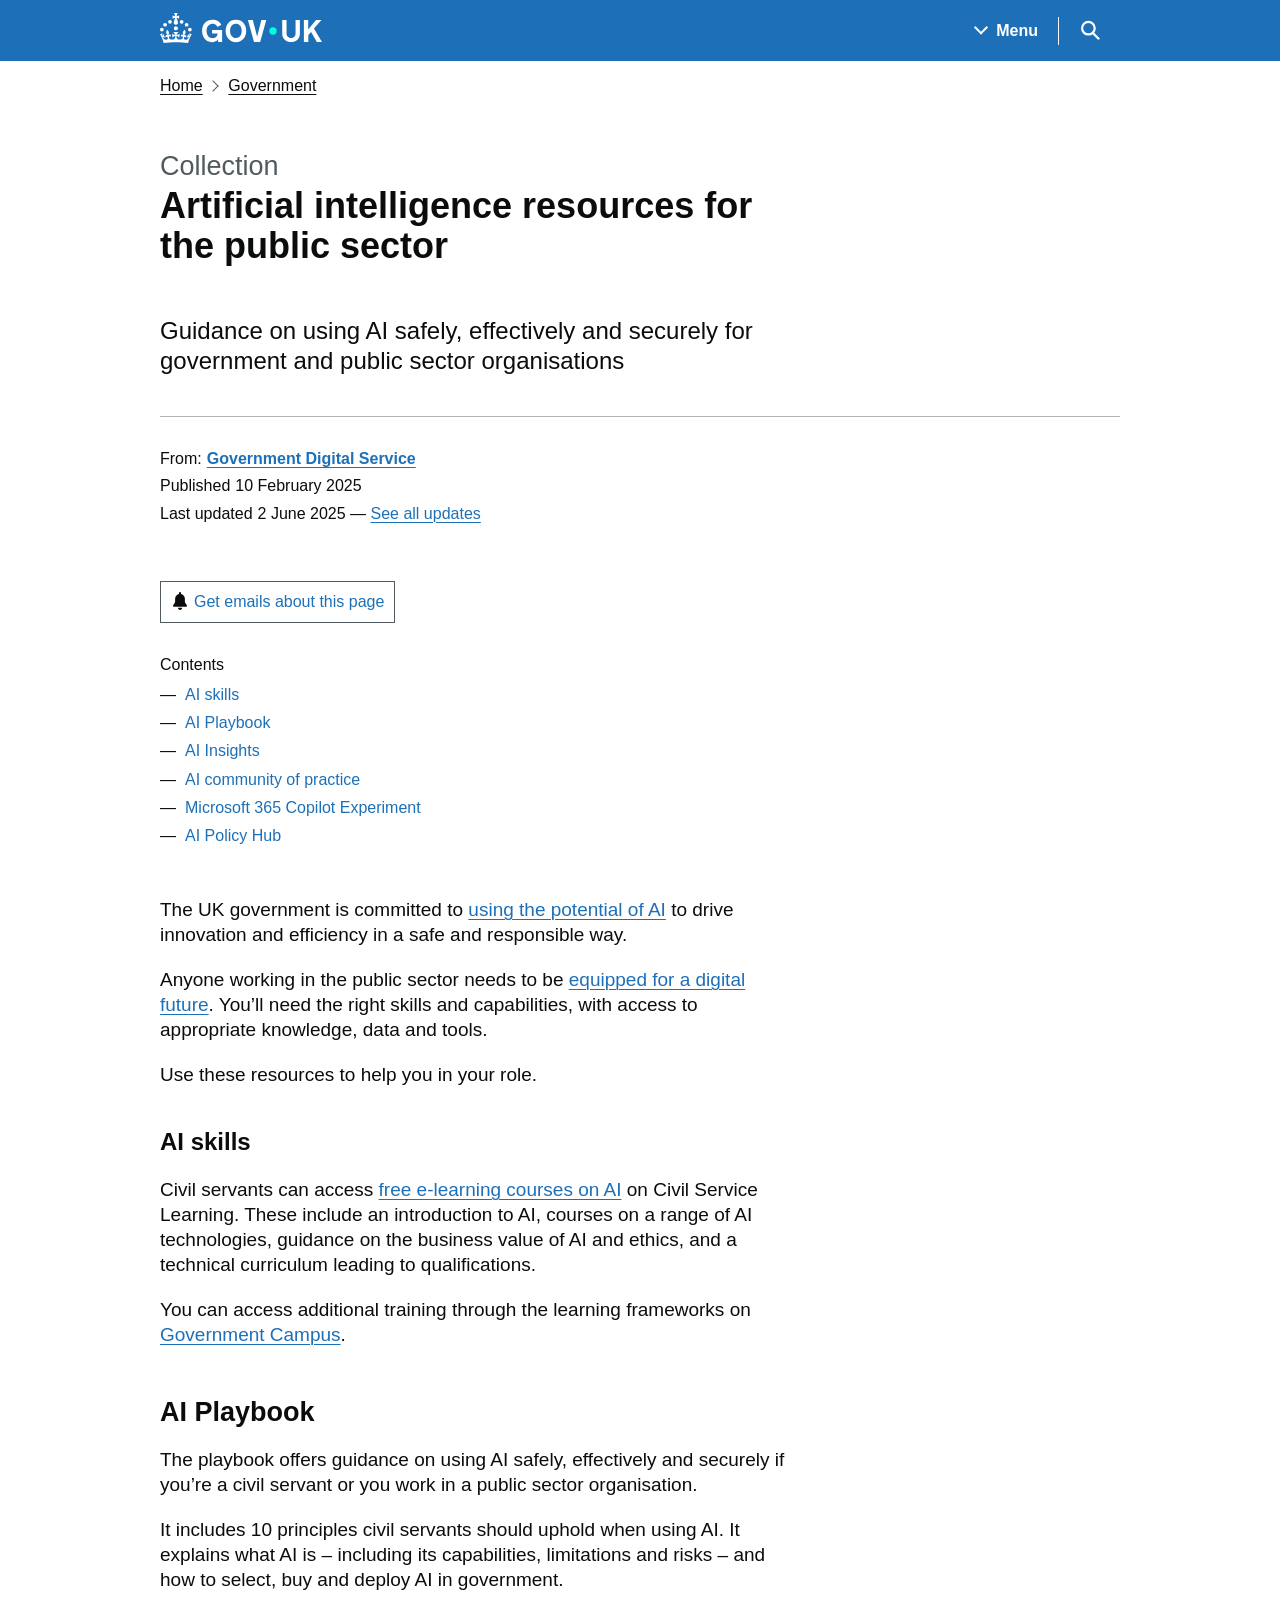
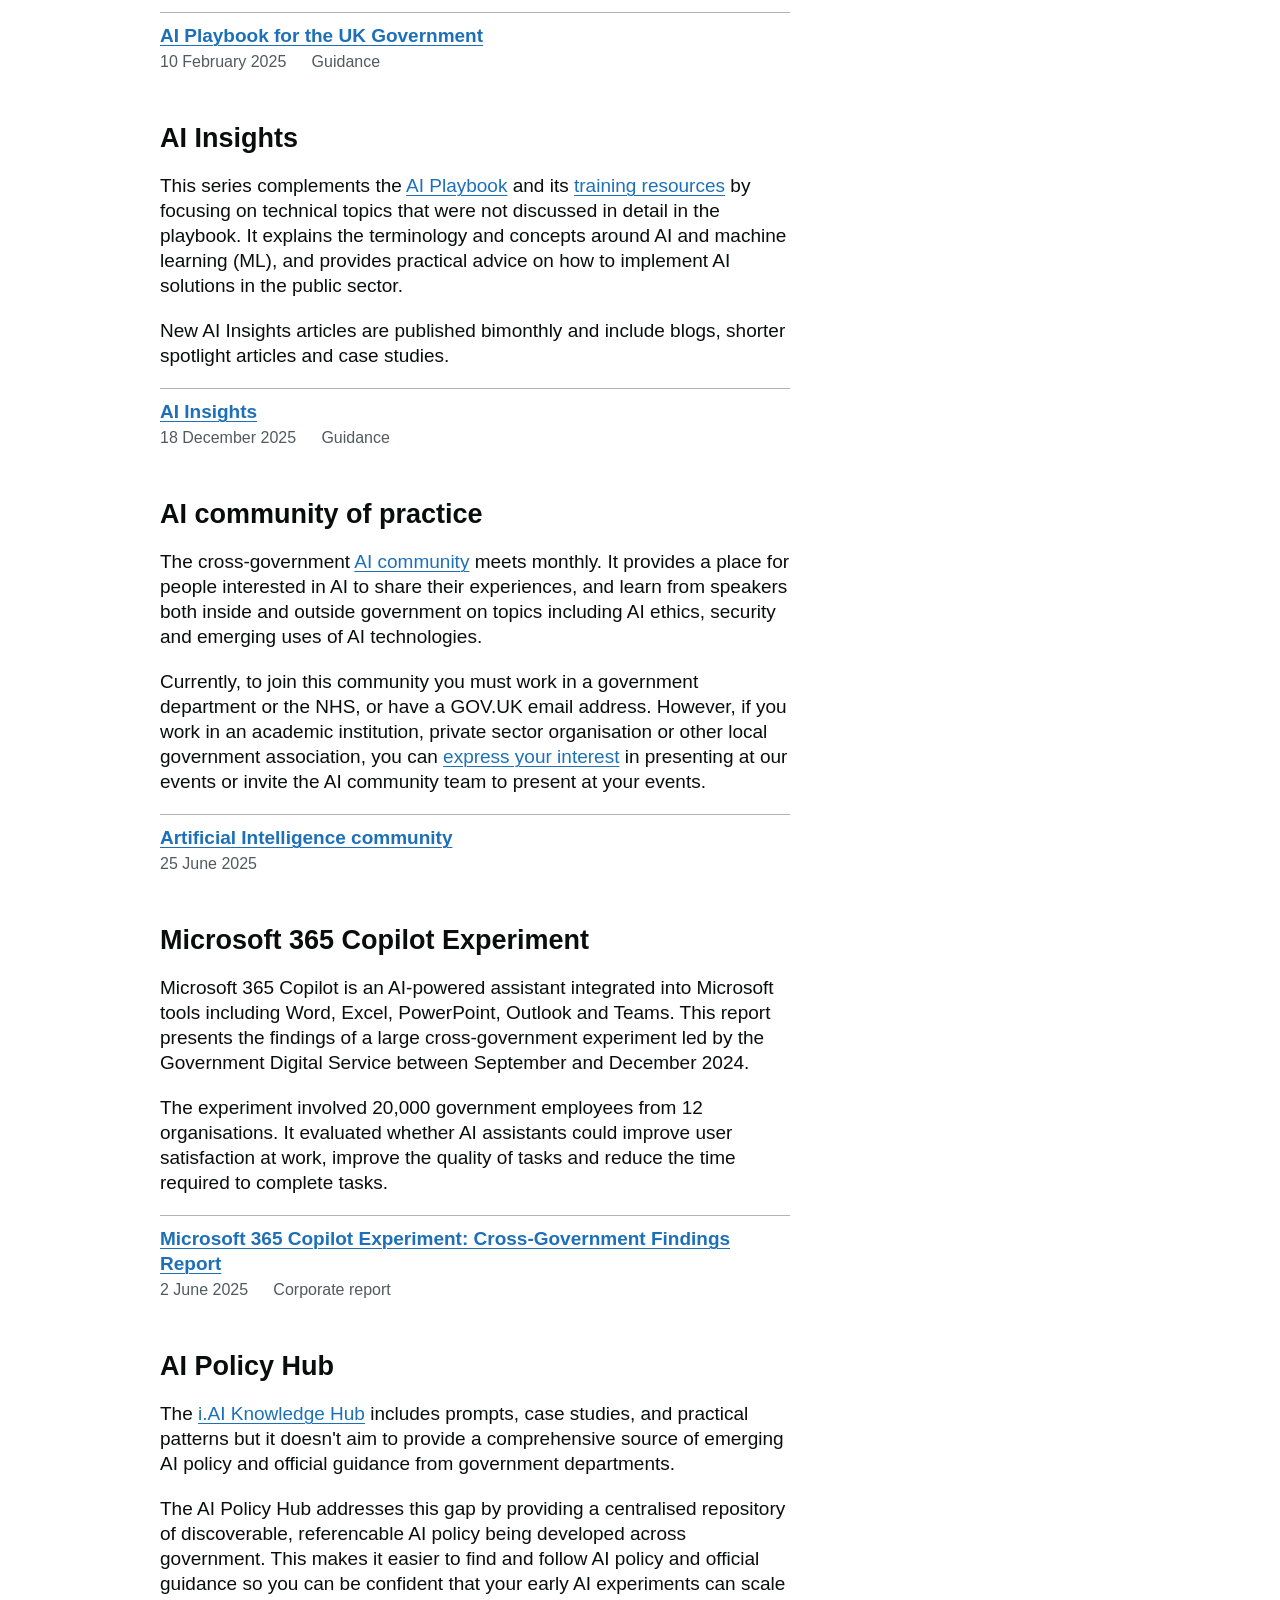
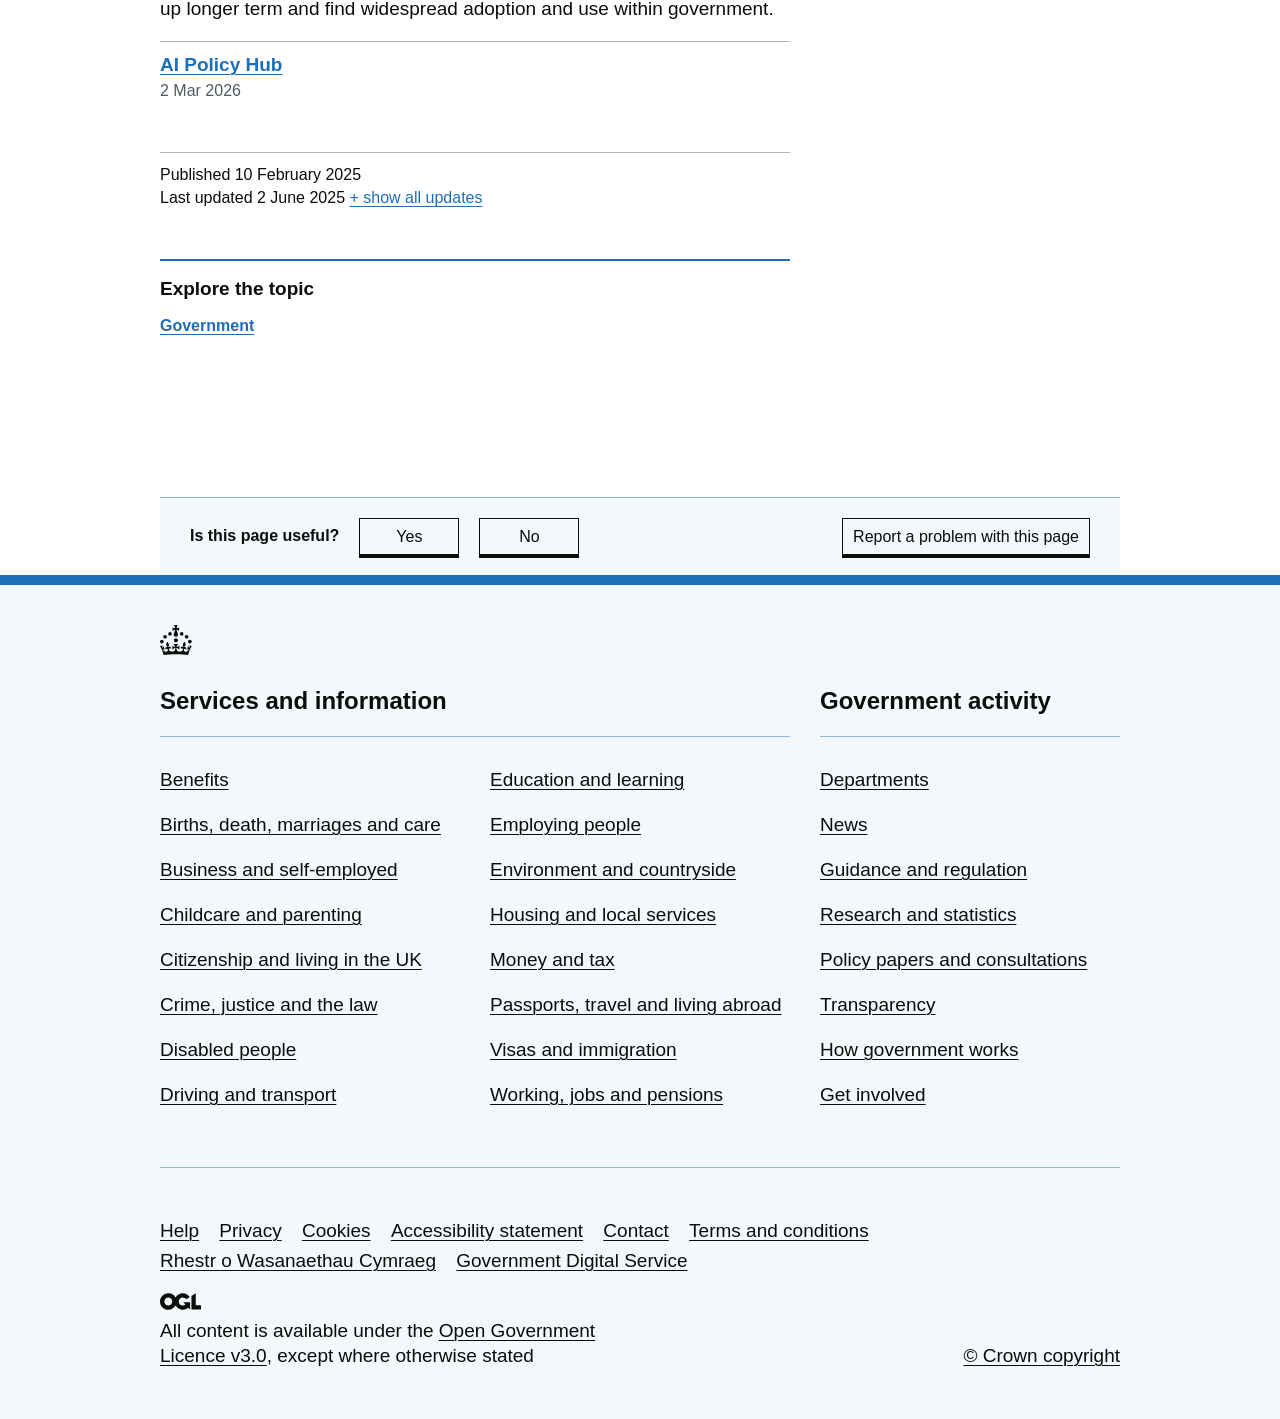
==== index.html @ 3ff4d6fe "first commit" ====
<!DOCTYPE html>
<!-- saved from url=(0097)https://www.gov.uk/government/collections/artificial-intelligence-resources-for-the-public-sector -->
<html class="govuk-template govuk-template--rebranded" lang="en">

<head>
  <meta http-equiv="Content-Type" content="text/html; charset=UTF-8">

  <title lang="en">Artificial intelligence resources for the public sector - GOV.UK</title>

  <script
    src="./Artificial intelligence resources for the public sector - GOV.UK_files/lux-measurer-d66192b1b665d415e1874e49a48138b7ae339548aa6cdb8687c7f9933e72b969.js"
    async="async"></script>
  <script
    src="./Artificial intelligence resources for the public sector - GOV.UK_files/rum-custom-data-b9e1806d1da2fa8ef1855d01aa71ba5eb0afc010dd2c4de3672cc7c7a39b0c8c.js"
    type="module"></script>
  <script
    src="./Artificial intelligence resources for the public sector - GOV.UK_files/rum-loader-a65b10e18ceeba3bd8a2eac507c7f2c513cdc82f35097df903fdea87f1dc2e33.js"
    async="async"
    data-lux-reporter-script="/assets/frontend/govuk_publishing_components/vendor/lux/lux-reporter-e42a1713aaa518087d9c67fbb0cc21d379b9e6dc85be80347c7e0d3ed98bcbf0.js"></script>

  <meta name="govuk:components_gem_version" content="64.1.0">
  <script
    src="./Artificial intelligence resources for the public sector - GOV.UK_files/load-analytics-c0b21edf0d79bd3dd6172b0c5be4dfd3c073a8aab9275e31253be3a26762c9a9.js"
    type="module"></script>

  <meta name="csrf-param" content="authenticity_token">
  <meta name="csrf-token"
    content="qlQuaqkmv_CGQXFYyWdyO4TlQpVN2HsZf0Bc1KpPtL4DkV1CfNduun43TyxqzNFTMPBkyzeiu8bEmJQ9NXSLAw">

  <link rel="stylesheet"
    href="./Artificial intelligence resources for the public sector - GOV.UK_files/application-799f1c46338b5fb0704830c0c3d8e56dc9b30f70414afdca62183cbad4f063db.css"
    media="all">
  <link rel="icon" sizes="48x48"
    href="https://www.gov.uk/assets/frontend/favicon-24f9fbe064118d58937932e73edafd1d50cb60f7bd84f52308382a309bc2d655.ico">
  <link rel="icon" sizes="any"
    href="https://www.gov.uk/assets/frontend/favicon-d962d21b5bb443f546c097ea21b567cde639adef7370da45be5e349ba8d62d33.svg"
    type="image/svg+xml">
  <link rel="mask-icon"
    href="https://www.gov.uk/assets/frontend/govuk-icon-mask-cdf4265165f8d7f9eec54aa2c1dfbb3d8b6d297c5d7919f0313e0836a5804bb6.svg"
    color="#1d70b8">
  <link rel="apple-touch-icon"
    href="https://www.gov.uk/assets/frontend/govuk-icon-180-d45a306f0549414cfa5085f16e4a3816a77558b139e5bc226f23162d1d0decb0.png">

  <meta name="theme-color" content="#1d70b8">
  <meta name="viewport" content="width=device-width, initial-scale=1">

  <meta property="og:image"
    content="https://www.gov.uk/assets/frontend/govuk-opengraph-image-4196a4d6333cf92aaf720047f56cfd91b3532d7635fc21ebcf0d5897df6b5f77.png">

  <meta name="description"
    content="Guidance on using AI safely, effectively and securely for government and public sector organisations">

  <script type="application/ld+json">
  {
  "@context": "http://schema.org",
  "@type": "Article",
  "mainEntityOfPage": {
    "@type": "WebPage",
    "@id": "https://www.gov.uk/government/collections/artificial-intelligence-resources-for-the-public-sector"
  },
  "name": "Artificial intelligence resources for the public sector",
  "datePublished": "2025-02-10T00:00:00+00:00",
  "dateModified": "2025-06-02T14:00:05+01:00",
  "text": "Guidance on using AI safely, effectively and securely for government and public sector organisations",
  "publisher": {
    "@type": "Organization",
    "name": "GOV.UK",
    "url": "https://www.gov.uk",
    "logo": {
      "@type": "ImageObject",
      "url": "https://www.gov.uk/assets/frontend/govuk_publishing_components/govuk-logo-b8553f688131fad665e52a8c2df7633f9cd1c0fffb9f69703cc68c728e7b3b74.png"
    }
  },
  "image": [
    "https://www.gov.uk/assets/frontend/govuk_publishing_components/govuk-schema-placeholder-1x1-2672c0fb7a5d5f947d880522c509ebe7f2be090885883cc94418f6860e812e15.png",
    "https://www.gov.uk/assets/frontend/govuk_publishing_components/govuk-schema-placeholder-4x3-194fde4197f00e669f6f52c182df2ed707bfb2024c9ef39f7a2ed20da62b90eb.png",
    "https://www.gov.uk/assets/frontend/govuk_publishing_components/govuk-schema-placeholder-16x9-30e6c0e035636ee6b9dc72ae254bcd4a925182805afe7c5b7170cf2394894b28.png"
  ],
  "author": {
    "@type": "Organization",
    "name": "Government Digital Service",
    "url": "https://www.gov.uk/government/organisations/government-digital-service"
  },
  "about": [
    {
      "@context": "http://schema.org",
      "@type": "Thing",
      "sameAs": "https://www.gov.uk/government/all"
    }
  ],
  "hasPart": [
    {
      "@context": "http://schema.org",
      "@type": "CreativeWork",
      "sameAs": "https://www.gov.uk/government/publications/ai-playbook-for-the-uk-government"
    },
    {
      "@context": "http://schema.org",
      "@type": "CreativeWork",
      "sameAs": "https://www.gov.uk/government/publications/ai-insights"
    },
    {
      "@context": "http://schema.org",
      "@type": "CreativeWork",
      "sameAs": "https://www.gov.uk/service-manual/communities/artificial-intelligence-community"
    },
    {
      "@context": "http://schema.org",
      "@type": "CreativeWork",
      "sameAs": "https://www.gov.uk/government/publications/microsoft-365-copilot-experiment-cross-government-findings-report"
    }
  ],
  "headLine": "Artificial intelligence resources for the public sector",
  "description": "Guidance on using AI safely, effectively and securely for government and public sector organisations",
  "articleBody": "\u003cdiv class=\"govspeak\"\u003e\u003cp\u003eThe UK government is committed to \u003ca href=\"https://www.gov.uk/government/publications/ai-opportunities-action-plan/ai-opportunities-action-plan\" class=\"govuk-link\"\u003eusing the potential of AI\u003c/a\u003e to drive innovation and efficiency in a safe and responsible way.\u003c/p\u003e\n\n\u003cp\u003eAnyone working in the public sector needs to be \u003ca href=\"https://www.gov.uk/government/publications/state-of-digital-government-review/state-of-digital-government-review\" class=\"govuk-link\"\u003eequipped for a digital future\u003c/a\u003e. You’ll need the right skills and capabilities, with access to appropriate knowledge, data and tools.\u003c/p\u003e\n\n\u003cp\u003eUse these resources to help you in your role.\u003c/p\u003e\n\n\u003ch2 id=\"ai-skills\"\u003eAI skills\u003c/h2\u003e\n\n\u003cp\u003eCivil servants can access \u003ca rel=\"external\" href=\"https://learn.civilservice.gov.uk/courses/3TI2CaGVQ8y8Gx06k-0Qsg\" class=\"govuk-link\"\u003efree e-learning courses on AI\u003c/a\u003e on Civil Service Learning. These include an introduction to AI, courses on a range of AI technologies, guidance on the business value of AI and ethics, and a technical curriculum leading to qualifications.\u003c/p\u003e\n\n\u003cp\u003eYou can access additional training through the learning frameworks on \u003ca rel=\"external\" href=\"https://prospectus.governmentcampus.co.uk/04-artificial-intelligence/\" class=\"govuk-link\"\u003eGovernment Campus\u003c/a\u003e.\u003c/p\u003e\n\u003c/div\u003e"
}
</script>

  <link rel="canonical"
    href="https://www.gov.uk/government/collections/artificial-intelligence-resources-for-the-public-sector">

  <meta property="og:site_name" content="GOV.UK">
  <meta property="og:type" content="article">
  <meta property="og:url"
    content="https://www.gov.uk/government/collections/artificial-intelligence-resources-for-the-public-sector">
  <meta property="og:title" content="Artificial intelligence resources for the public sector">
  <meta property="og:description"
    content="Guidance on using AI safely, effectively and securely for government and public sector organisations">

  <meta name="twitter:card" content="summary">


  <link rel="stylesheet"
    href="./Artificial intelligence resources for the public sector - GOV.UK_files/_publisher_metadata-744fb5bd85ef60d2c6547ba601b36b8543ed931f1dd9bae0e6020018309a9a2b.css"
    media="all">
  <link rel="stylesheet"
    href="./Artificial intelligence resources for the public sector - GOV.UK_files/_sidebar-navigation-960af22d00fa9dfe708acf9207cace7b8e786d34f3b47d676a2ea29d5e59e128.css"
    media="all">

  <meta name="csp-nonce" content="qj+NXkQE/gtTLLGYne/yFA==">
  <link title="Search" rel="search" type="application/opensearchdescription+xml"
    href="https://www.gov.uk/search/opensearch.xml">

  <meta name="govuk:format" content="document_collection">
  <meta name="govuk:publishing-app" content="whitehall">
  <meta name="govuk:rendering-app" content="frontend">
  <meta name="govuk:schema-name" content="document_collection">
  <meta name="govuk:content-id" content="e7fe48e9-7e10-4a4a-bc7c-2d9e14f74164">
  <meta name="govuk:content-has-history" content="true">
  <meta name="govuk:ga4-base-path"
    content="/government/collections/artificial-intelligence-resources-for-the-public-sector">
  <meta name="govuk:first-published-at" content="2025-02-10T00:00:00+00:00">
  <meta name="govuk:updated-at" content="2026-01-07T19:12:30+00:00">
  <meta name="govuk:public-updated-at" content="2025-06-02T14:00:05+01:00">
  <meta name="govuk:primary-publishing-organisation" content="Government Digital Service">
  <meta name="govuk:organisations" content="&lt;OT1056&gt;">
  <meta name="govuk:taxonomy_level1" content="government/all">
  <meta name="govuk:taxon-id" content="e48ab80a-de80-4e83-bf59-26316856a5f9">
  <meta name="govuk:taxon-ids" content="e48ab80a-de80-4e83-bf59-26316856a5f9">
  <meta name="govuk:taxon-slug" content="all">
  <meta name="govuk:taxon-slugs" content="all">





</head>

<body class="gem-c-layout-for-public govuk-template__body js-enabled govuk-frontend-supported">
  <script nonce="">
    //<![CDATA[
    document.body.className += ' js-enabled' + ('noModule' in HTMLScriptElement.prototype ? ' govuk-frontend-supported' : '');

    //]]>
  </script>
  <div id="global-cookie-message" data-module="cookie-banner" data-nosnippet="" aria-label="Cookies on GOV.UK"
    class="gem-c-cookie-banner govuk-clearfix govuk-cookie-banner js-banner-wrapper" role="region" hidden="hidden"
    data-cookie-banner-module-started="true">
    <div class="govuk-cookie-banner__message govuk-width-container">
      <div class="govuk-grid-row">
        <div class="govuk-grid-column-two-thirds">
          <h2 class="govuk-cookie-banner__heading govuk-heading-m">Cookies on GOV.UK</h2>
          <div tabindex="-1" class="govuk-cookie-banner__content gem-c-cookie-banner__confirmation">
            <div class="gem-c-cookie-banner__content">
              <p class="govuk-body">We use some essential cookies to make this website work.</p>
              <p class="govuk-body">We’d like to set additional cookies to understand how you use GOV.UK, remember your
                settings and improve government services.</p>
              <p class="govuk-body">We also use cookies set by other sites to help us deliver content from their
                services.</p>
            </div>
            <p class="gem-c-cookie-banner__confirmation-message--accepted govuk-body" hidden=""
              data-ga4-cookie-banner="" data-module="ga4-link-tracker" data-ga4-track-links-only=""
              data-ga4-set-indexes=""
              data-ga4-link="{&quot;event_name&quot;:&quot;navigation&quot;,&quot;type&quot;:&quot;cookie banner&quot;,&quot;section&quot;:&quot;You have accepted additional cookies&quot;}"
              data-ga4-link-tracker-module-started="true">You have accepted additional cookies. <span
                class="gem-c-cookie-banner__confirmation-message">You can <a class="govuk-link"
                  href="https://www.gov.uk/help/cookies">change your cookie settings</a> at any time.</span></p>
            <p class="gem-c-cookie-banner__confirmation-message--rejected govuk-body" hidden="">You have rejected
              additional cookies. <span class="gem-c-cookie-banner__confirmation-message">You can <a class="govuk-link"
                  href="https://www.gov.uk/help/cookies">change your cookie settings</a> at any time.</span></p>
          </div>
        </div>
      </div>
      <div class="js-confirmation-buttons govuk-button-group">


        <button class="gem-c-button govuk-button" type="submit" data-accept-cookies="true"
          data-cookie-types="all">Accept additional cookies</button>




        <button class="gem-c-button govuk-button" type="submit" data-reject-cookies="true">Reject additional
          cookies</button>


        <a class="govuk-link" href="https://www.gov.uk/help/cookies">View cookies</a>
      </div>
      <div hidden="" class="js-hide-button govuk-button-group">
        <button class="gem-c-cookie-banner__hide-button govuk-button" data-hide-cookie-banner="true"
          data-module="ga4-event-tracker"
          data-ga4-event="{&quot;event_name&quot;:&quot;select_content&quot;,&quot;type&quot;:&quot;cookie banner&quot;,&quot;action&quot;:&quot;closed&quot;,&quot;section&quot;:&quot;You have accepted additional cookies&quot;}"
          data-ga4-event-tracker-module-started="true">
          Hide cookie message
        </button>
      </div>
    </div>
  </div>
  <a data-module="govuk-skip-link" class="gem-c-skip-link govuk-skip-link govuk-!-display-none-print"
    href="https://www.gov.uk/government/collections/artificial-intelligence-resources-for-the-public-sector#content"
    data-govuk-skip-link-init="" data-govuk-skip-link-module-started="true">Skip to main content</a>

  <header data-module="ga4-event-tracker ga4-link-tracker" data-ga4-expandable=""
    class="gem-c-layout-super-navigation-header" data-ga4-event-tracker-module-started="true"
    data-ga4-link-tracker-module-started="true">
    <div class="gem-c-layout-super-navigation-header__container govuk-width-container">
      <nav aria-labelledby="super-navigation-menu-heading"
        class="gem-c-layout-super-navigation-header__content js-module-initialised"
        data-module="super-navigation-mega-menu" data-super-navigation-mega-menu-module-started="true">
        <div class="gem-c-layout-super-navigation-header__header-logo">
          <a class="govuk-header__link govuk-header__link--homepage"
            data-ga4-link="{&quot;event_name&quot;:&quot;navigation&quot;,&quot;type&quot;:&quot;header menu bar&quot;,&quot;external&quot;:&quot;false&quot;,&quot;text&quot;:&quot;GOV.UK&quot;,&quot;section&quot;:&quot;Logo&quot;,&quot;index_link&quot;:1,&quot;index_section&quot;:0,&quot;index_section_count&quot;:2,&quot;index_total&quot;:1}"
            id="logo" aria-label="Go to the GOV.UK homepage" href="https://www.gov.uk/">
            <svg xmlns="http://www.w3.org/2000/svg" focusable="false" role="img" viewBox="0 0 324 60" height="30"
              width="162" fill="currentcolor" class="govuk-header__logotype" aria-label="GOV.UK">
              <title>GOV.UK</title>
              <g>
                <circle cx="20" cy="17.6" r="3.7"></circle>
                <circle cx="10.2" cy="23.5" r="3.7"></circle>
                <circle cx="3.7" cy="33.2" r="3.7"></circle>
                <circle cx="31.7" cy="30.6" r="3.7"></circle>
                <circle cx="43.3" cy="17.6" r="3.7"></circle>
                <circle cx="53.2" cy="23.5" r="3.7"></circle>
                <circle cx="59.7" cy="33.2" r="3.7"></circle>
                <circle cx="31.7" cy="30.6" r="3.7"></circle>
                <path
                  d="M33.1,9.8c.2-.1.3-.3.5-.5l4.6,2.4v-6.8l-4.6,1.5c-.1-.2-.3-.3-.5-.5l1.9-5.9h-6.7l1.9,5.9c-.2.1-.3.3-.5.5l-4.6-1.5v6.8l4.6-2.4c.1.2.3.3.5.5l-2.6,8c-.9,2.8,1.2,5.7,4.1,5.7h0c3,0,5.1-2.9,4.1-5.7l-2.6-8ZM37,37.9s-3.4,3.8-4.1,6.1c2.2,0,4.2-.5,6.4-2.8l-.7,8.5c-2-2.8-4.4-4.1-5.7-3.8.1,3.1.5,6.7,5.8,7.2,3.7.3,6.7-1.5,7-3.8.4-2.6-2-4.3-3.7-1.6-1.4-4.5,2.4-6.1,4.9-3.2-1.9-4.5-1.8-7.7,2.4-10.9,3,4,2.6,7.3-1.2,11.1,2.4-1.3,6.2,0,4,4.6-1.2-2.8-3.7-2.2-4.2.2-.3,1.7.7,3.7,3,4.2,1.9.3,4.7-.9,7-5.9-1.3,0-2.4.7-3.9,1.7l2.4-8c.6,2.3,1.4,3.7,2.2,4.5.6-1.6.5-2.8,0-5.3l5,1.8c-2.6,3.6-5.2,8.7-7.3,17.5-7.4-1.1-15.7-1.7-24.5-1.7h0c-8.8,0-17.1.6-24.5,1.7-2.1-8.9-4.7-13.9-7.3-17.5l5-1.8c-.5,2.5-.6,3.7,0,5.3.8-.8,1.6-2.3,2.2-4.5l2.4,8c-1.5-1-2.6-1.7-3.9-1.7,2.3,5,5.2,6.2,7,5.9,2.3-.4,3.3-2.4,3-4.2-.5-2.4-3-3.1-4.2-.2-2.2-4.6,1.6-6,4-4.6-3.7-3.7-4.2-7.1-1.2-11.1,4.2,3.2,4.3,6.4,2.4,10.9,2.5-2.8,6.3-1.3,4.9,3.2-1.8-2.7-4.1-1-3.7,1.6.3,2.3,3.3,4.1,7,3.8,5.4-.5,5.7-4.2,5.8-7.2-1.3-.2-3.7,1-5.7,3.8l-.7-8.5c2.2,2.3,4.2,2.7,6.4,2.8-.7-2.3-4.1-6.1-4.1-6.1h10.6,0Z">
                </path>
              </g>
              <circle class="govuk-logo-dot" cx="226" cy="36" r="7.3"></circle>
              <path
                d="M93.94 41.25c.4 1.81 1.2 3.21 2.21 4.62 1 1.4 2.21 2.41 3.61 3.21s3.21 1.2 5.22 1.2 3.61-.4 4.82-1c1.4-.6 2.41-1.4 3.21-2.41.8-1 1.4-2.01 1.61-3.01s.4-2.01.4-3.01v.14h-10.86v-7.02h20.07v24.08h-8.03v-5.56c-.6.8-1.38 1.61-2.19 2.41-.8.8-1.81 1.2-2.81 1.81-1 .4-2.21.8-3.41 1.2s-2.41.4-3.81.4a18.56 18.56 0 0 1-14.65-6.63c-1.6-2.01-3.01-4.41-3.81-7.02s-1.4-5.62-1.4-8.83.4-6.02 1.4-8.83a20.45 20.45 0 0 1 19.46-13.65c3.21 0 4.01.2 5.82.8 1.81.4 3.61 1.2 5.02 2.01 1.61.8 2.81 2.01 4.01 3.21s2.21 2.61 2.81 4.21l-7.63 4.41c-.4-1-1-1.81-1.61-2.61-.6-.8-1.4-1.4-2.21-2.01-.8-.6-1.81-1-2.81-1.4-1-.4-2.21-.4-3.61-.4-2.01 0-3.81.4-5.22 1.2-1.4.8-2.61 1.81-3.61 3.21s-1.61 2.81-2.21 4.62c-.4 1.81-.6 3.71-.6 5.42s.8 5.22.8 5.22Zm57.8-27.9c3.21 0 6.22.6 8.63 1.81 2.41 1.2 4.82 2.81 6.62 4.82S170.2 24.39 171 27s1.4 5.62 1.4 8.83-.4 6.02-1.4 8.83-2.41 5.02-4.01 7.02-4.01 3.61-6.62 4.82-5.42 1.81-8.63 1.81-6.22-.6-8.63-1.81-4.82-2.81-6.42-4.82-3.21-4.41-4.01-7.02-1.4-5.62-1.4-8.83.4-6.02 1.4-8.83 2.41-5.02 4.01-7.02 4.01-3.61 6.42-4.82 5.42-1.81 8.63-1.81Zm0 36.73c1.81 0 3.61-.4 5.02-1s2.61-1.81 3.61-3.01 1.81-2.81 2.21-4.41c.4-1.81.8-3.61.8-5.62 0-2.21-.2-4.21-.8-6.02s-1.2-3.21-2.21-4.62c-1-1.2-2.21-2.21-3.61-3.01s-3.21-1-5.02-1-3.61.4-5.02 1c-1.4.8-2.61 1.81-3.61 3.01s-1.81 2.81-2.21 4.62c-.4 1.81-.8 3.61-.8 5.62 0 2.41.2 4.21.8 6.02.4 1.81 1.2 3.21 2.21 4.41s2.21 2.21 3.61 3.01c1.4.8 3.21 1 5.02 1Zm36.32 7.96-12.24-44.15h9.83l8.43 32.77h.4l8.23-32.77h9.83L200.3 58.04h-12.24Zm74.14-7.96c2.18 0 3.51-.6 3.51-.6 1.2-.6 2.01-1 2.81-1.81s1.4-1.81 1.81-2.81a13 13 0 0 0 .8-4.01V13.9h8.63v28.15c0 2.41-.4 4.62-1.4 6.62-.8 2.01-2.21 3.61-3.61 5.02s-3.41 2.41-5.62 3.21-4.62 1.2-7.02 1.2-5.02-.4-7.02-1.2c-2.21-.8-4.01-1.81-5.62-3.21s-2.81-3.01-3.61-5.02-1.4-4.21-1.4-6.62V13.9h8.63v26.95c0 1.61.2 3.01.8 4.01.4 1.2 1.2 2.21 2.01 2.81.8.8 1.81 1.4 2.81 1.81 0 0 1.34.6 3.51.6Zm34.22-36.18v18.92l15.65-18.92h10.82l-15.03 17.32 16.03 26.83h-10.21l-11.44-20.21-5.62 6.22v13.99h-8.83V13.9">
              </path>
            </svg>

          </a>
        </div>
        <h2 id="super-navigation-menu-heading" class="govuk-visually-hidden">
          Navigation menu
        </h2>


        <div class="gem-c-layout-super-navigation-header__navigation-item">
          <a class="gem-c-layout-super-navigation-header__navigation-item-link" href="https://www.gov.uk/browse"
            hidden="hidden"><span class="gem-c-layout-super-navigation-header__navigation-item-link-inner"> Menu
            </span></a>
          <button aria-controls="super-navigation-menu" aria-expanded="false" aria-label="Show navigation menu"
            class="gem-c-layout-super-navigation-header__navigation-top-toggle-button"
            data-text-for-hide="Hide navigation menu" data-text-for-show="Show navigation menu"
            data-toggle-desktop-group="top" data-toggle-mobile-group="top"
            data-ga4-event="{&quot;event_name&quot;:&quot;select_content&quot;,&quot;type&quot;:&quot;header menu bar&quot;,&quot;text&quot;:&quot;Menu&quot;,&quot;index_section&quot;:1,&quot;index_section_count&quot;:2,&quot;section&quot;:&quot;Menu&quot;}"
            id="super-navigation-menu-toggle" type="button">
            <span class="gem-c-layout-super-navigation-header__navigation-top-toggle-button-inner">Menu</span>
          </button>
        </div>
        <div id="super-navigation-menu" hidden="hidden"
          class="gem-c-layout-super-navigation-header__navigation-dropdown-menu">
          <div class="govuk-grid-row gem-c-layout-super-navigation-header__navigation-items">


            <div
              class="govuk-grid-column-two-thirds-from-desktop gem-c-layout-super-navigation-header__column--services-and-information">
              <h3 class="govuk-heading-m gem-c-layout-super-navigation-header__column-header">
                Services and information
              </h3>
              <ul
                class="gem-c-layout-super-navigation-header__navigation-second-items gem-c-layout-super-navigation-header__navigation-second-items--services-and-information">
                <li class="gem-c-layout-super-navigation-header__dropdown-list-item">
                  <a class="govuk-link gem-c-layout-super-navigation-header__navigation-second-item-link"
                    data-ga4-link="{&quot;event_name&quot;:&quot;navigation&quot;,&quot;type&quot;:&quot;header menu bar&quot;,&quot;index_section&quot;:1,&quot;index_link&quot;:1,&quot;index_section_count&quot;:3,&quot;index_total&quot;:16,&quot;section&quot;:&quot;Services and information&quot;}"
                    href="https://www.gov.uk/browse/benefits">Benefits</a>

                </li>
                <li class="gem-c-layout-super-navigation-header__dropdown-list-item">
                  <a class="govuk-link gem-c-layout-super-navigation-header__navigation-second-item-link"
                    data-ga4-link="{&quot;event_name&quot;:&quot;navigation&quot;,&quot;type&quot;:&quot;header menu bar&quot;,&quot;index_section&quot;:1,&quot;index_link&quot;:2,&quot;index_section_count&quot;:3,&quot;index_total&quot;:16,&quot;section&quot;:&quot;Services and information&quot;}"
                    href="https://www.gov.uk/browse/births-deaths-marriages">Births, death, marriages and care</a>

                </li>
                <li class="gem-c-layout-super-navigation-header__dropdown-list-item">
                  <a class="govuk-link gem-c-layout-super-navigation-header__navigation-second-item-link"
                    data-ga4-link="{&quot;event_name&quot;:&quot;navigation&quot;,&quot;type&quot;:&quot;header menu bar&quot;,&quot;index_section&quot;:1,&quot;index_link&quot;:3,&quot;index_section_count&quot;:3,&quot;index_total&quot;:16,&quot;section&quot;:&quot;Services and information&quot;}"
                    href="https://www.gov.uk/browse/business">Business and self-employed</a>

                </li>
                <li class="gem-c-layout-super-navigation-header__dropdown-list-item">
                  <a class="govuk-link gem-c-layout-super-navigation-header__navigation-second-item-link"
                    data-ga4-link="{&quot;event_name&quot;:&quot;navigation&quot;,&quot;type&quot;:&quot;header menu bar&quot;,&quot;index_section&quot;:1,&quot;index_link&quot;:4,&quot;index_section_count&quot;:3,&quot;index_total&quot;:16,&quot;section&quot;:&quot;Services and information&quot;}"
                    href="https://www.gov.uk/browse/childcare-parenting">Childcare and parenting</a>

                </li>
                <li class="gem-c-layout-super-navigation-header__dropdown-list-item">
                  <a class="govuk-link gem-c-layout-super-navigation-header__navigation-second-item-link"
                    data-ga4-link="{&quot;event_name&quot;:&quot;navigation&quot;,&quot;type&quot;:&quot;header menu bar&quot;,&quot;index_section&quot;:1,&quot;index_link&quot;:5,&quot;index_section_count&quot;:3,&quot;index_total&quot;:16,&quot;section&quot;:&quot;Services and information&quot;}"
                    href="https://www.gov.uk/browse/citizenship">Citizenship and living in the UK</a>

                </li>
                <li class="gem-c-layout-super-navigation-header__dropdown-list-item">
                  <a class="govuk-link gem-c-layout-super-navigation-header__navigation-second-item-link"
                    data-ga4-link="{&quot;event_name&quot;:&quot;navigation&quot;,&quot;type&quot;:&quot;header menu bar&quot;,&quot;index_section&quot;:1,&quot;index_link&quot;:6,&quot;index_section_count&quot;:3,&quot;index_total&quot;:16,&quot;section&quot;:&quot;Services and information&quot;}"
                    href="https://www.gov.uk/browse/justice">Crime, justice and the law</a>

                </li>
                <li class="gem-c-layout-super-navigation-header__dropdown-list-item">
                  <a class="govuk-link gem-c-layout-super-navigation-header__navigation-second-item-link"
                    data-ga4-link="{&quot;event_name&quot;:&quot;navigation&quot;,&quot;type&quot;:&quot;header menu bar&quot;,&quot;index_section&quot;:1,&quot;index_link&quot;:7,&quot;index_section_count&quot;:3,&quot;index_total&quot;:16,&quot;section&quot;:&quot;Services and information&quot;}"
                    href="https://www.gov.uk/browse/disabilities">Disabled people</a>

                </li>
                <li class="gem-c-layout-super-navigation-header__dropdown-list-item">
                  <a class="govuk-link gem-c-layout-super-navigation-header__navigation-second-item-link"
                    data-ga4-link="{&quot;event_name&quot;:&quot;navigation&quot;,&quot;type&quot;:&quot;header menu bar&quot;,&quot;index_section&quot;:1,&quot;index_link&quot;:8,&quot;index_section_count&quot;:3,&quot;index_total&quot;:16,&quot;section&quot;:&quot;Services and information&quot;}"
                    href="https://www.gov.uk/browse/driving">Driving and transport</a>

                </li>
                <li class="gem-c-layout-super-navigation-header__dropdown-list-item">
                  <a class="govuk-link gem-c-layout-super-navigation-header__navigation-second-item-link"
                    data-ga4-link="{&quot;event_name&quot;:&quot;navigation&quot;,&quot;type&quot;:&quot;header menu bar&quot;,&quot;index_section&quot;:1,&quot;index_link&quot;:9,&quot;index_section_count&quot;:3,&quot;index_total&quot;:16,&quot;section&quot;:&quot;Services and information&quot;}"
                    href="https://www.gov.uk/browse/education">Education and learning</a>

                </li>
                <li class="gem-c-layout-super-navigation-header__dropdown-list-item">
                  <a class="govuk-link gem-c-layout-super-navigation-header__navigation-second-item-link"
                    data-ga4-link="{&quot;event_name&quot;:&quot;navigation&quot;,&quot;type&quot;:&quot;header menu bar&quot;,&quot;index_section&quot;:1,&quot;index_link&quot;:10,&quot;index_section_count&quot;:3,&quot;index_total&quot;:16,&quot;section&quot;:&quot;Services and information&quot;}"
                    href="https://www.gov.uk/browse/employing-people">Employing people</a>

                </li>
                <li class="gem-c-layout-super-navigation-header__dropdown-list-item">
                  <a class="govuk-link gem-c-layout-super-navigation-header__navigation-second-item-link"
                    data-ga4-link="{&quot;event_name&quot;:&quot;navigation&quot;,&quot;type&quot;:&quot;header menu bar&quot;,&quot;index_section&quot;:1,&quot;index_link&quot;:11,&quot;index_section_count&quot;:3,&quot;index_total&quot;:16,&quot;section&quot;:&quot;Services and information&quot;}"
                    href="https://www.gov.uk/browse/environment-countryside">Environment and countryside</a>

                </li>
                <li class="gem-c-layout-super-navigation-header__dropdown-list-item">
                  <a class="govuk-link gem-c-layout-super-navigation-header__navigation-second-item-link"
                    data-ga4-link="{&quot;event_name&quot;:&quot;navigation&quot;,&quot;type&quot;:&quot;header menu bar&quot;,&quot;index_section&quot;:1,&quot;index_link&quot;:12,&quot;index_section_count&quot;:3,&quot;index_total&quot;:16,&quot;section&quot;:&quot;Services and information&quot;}"
                    href="https://www.gov.uk/browse/housing-local-services">Housing and local services</a>

                </li>
                <li class="gem-c-layout-super-navigation-header__dropdown-list-item">
                  <a class="govuk-link gem-c-layout-super-navigation-header__navigation-second-item-link"
                    data-ga4-link="{&quot;event_name&quot;:&quot;navigation&quot;,&quot;type&quot;:&quot;header menu bar&quot;,&quot;index_section&quot;:1,&quot;index_link&quot;:13,&quot;index_section_count&quot;:3,&quot;index_total&quot;:16,&quot;section&quot;:&quot;Services and information&quot;}"
                    href="https://www.gov.uk/browse/tax">Money and tax</a>

                </li>
                <li class="gem-c-layout-super-navigation-header__dropdown-list-item">
                  <a class="govuk-link gem-c-layout-super-navigation-header__navigation-second-item-link"
                    data-ga4-link="{&quot;event_name&quot;:&quot;navigation&quot;,&quot;type&quot;:&quot;header menu bar&quot;,&quot;index_section&quot;:1,&quot;index_link&quot;:14,&quot;index_section_count&quot;:3,&quot;index_total&quot;:16,&quot;section&quot;:&quot;Services and information&quot;}"
                    href="https://www.gov.uk/browse/abroad">Passports, travel and living abroad</a>

                </li>
                <li class="gem-c-layout-super-navigation-header__dropdown-list-item">
                  <a class="govuk-link gem-c-layout-super-navigation-header__navigation-second-item-link"
                    data-ga4-link="{&quot;event_name&quot;:&quot;navigation&quot;,&quot;type&quot;:&quot;header menu bar&quot;,&quot;index_section&quot;:1,&quot;index_link&quot;:15,&quot;index_section_count&quot;:3,&quot;index_total&quot;:16,&quot;section&quot;:&quot;Services and information&quot;}"
                    href="https://www.gov.uk/browse/visas-immigration">Visas and immigration</a>

                </li>
                <li class="gem-c-layout-super-navigation-header__dropdown-list-item">
                  <a class="govuk-link gem-c-layout-super-navigation-header__navigation-second-item-link"
                    data-ga4-link="{&quot;event_name&quot;:&quot;navigation&quot;,&quot;type&quot;:&quot;header menu bar&quot;,&quot;index_section&quot;:1,&quot;index_link&quot;:16,&quot;index_section_count&quot;:3,&quot;index_total&quot;:16,&quot;section&quot;:&quot;Services and information&quot;}"
                    href="https://www.gov.uk/browse/working">Working, jobs and pensions</a>

                </li>
              </ul>
            </div>

            <div
              class="govuk-grid-column-one-third-from-desktop gem-c-layout-super-navigation-header__column--government-activity">
              <h3 class="govuk-heading-m gem-c-layout-super-navigation-header__column-header">
                Government activity
              </h3>
              <ul
                class="gem-c-layout-super-navigation-header__navigation-second-items gem-c-layout-super-navigation-header__navigation-second-items--government-activity">
                <li class="gem-c-layout-super-navigation-header__dropdown-list-item">
                  <a class="govuk-link gem-c-layout-super-navigation-header__navigation-second-item-link gem-c-layout-super-navigation-header__navigation-second-item-link--with-description"
                    data-ga4-link="{&quot;event_name&quot;:&quot;navigation&quot;,&quot;type&quot;:&quot;header menu bar&quot;,&quot;index_section&quot;:2,&quot;index_link&quot;:1,&quot;index_section_count&quot;:3,&quot;index_total&quot;:6,&quot;section&quot;:&quot;Government activity&quot;}"
                    href="https://www.gov.uk/government/organisations">Departments</a>
                  <p class="gem-c-layout-super-navigation-header__navigation-second-item-description">Departments,
                    agencies and public bodies</p>
                </li>
                <li class="gem-c-layout-super-navigation-header__dropdown-list-item">
                  <a class="govuk-link gem-c-layout-super-navigation-header__navigation-second-item-link gem-c-layout-super-navigation-header__navigation-second-item-link--with-description"
                    data-ga4-link="{&quot;event_name&quot;:&quot;navigation&quot;,&quot;type&quot;:&quot;header menu bar&quot;,&quot;index_section&quot;:2,&quot;index_link&quot;:2,&quot;index_section_count&quot;:3,&quot;index_total&quot;:6,&quot;section&quot;:&quot;Government activity&quot;}"
                    href="https://www.gov.uk/search/news-and-communications">News</a>
                  <p class="gem-c-layout-super-navigation-header__navigation-second-item-description">News stories,
                    speeches, letters and notices</p>
                </li>
                <li class="gem-c-layout-super-navigation-header__dropdown-list-item">
                  <a class="govuk-link gem-c-layout-super-navigation-header__navigation-second-item-link gem-c-layout-super-navigation-header__navigation-second-item-link--with-description"
                    data-ga4-link="{&quot;event_name&quot;:&quot;navigation&quot;,&quot;type&quot;:&quot;header menu bar&quot;,&quot;index_section&quot;:2,&quot;index_link&quot;:3,&quot;index_section_count&quot;:3,&quot;index_total&quot;:6,&quot;section&quot;:&quot;Government activity&quot;}"
                    href="https://www.gov.uk/search/guidance-and-regulation">Guidance and regulation</a>
                  <p class="gem-c-layout-super-navigation-header__navigation-second-item-description">Detailed guidance,
                    regulations and rules</p>
                </li>
                <li class="gem-c-layout-super-navigation-header__dropdown-list-item">
                  <a class="govuk-link gem-c-layout-super-navigation-header__navigation-second-item-link gem-c-layout-super-navigation-header__navigation-second-item-link--with-description"
                    data-ga4-link="{&quot;event_name&quot;:&quot;navigation&quot;,&quot;type&quot;:&quot;header menu bar&quot;,&quot;index_section&quot;:2,&quot;index_link&quot;:4,&quot;index_section_count&quot;:3,&quot;index_total&quot;:6,&quot;section&quot;:&quot;Government activity&quot;}"
                    href="https://www.gov.uk/search/research-and-statistics">Research and statistics</a>
                  <p class="gem-c-layout-super-navigation-header__navigation-second-item-description">Reports, analysis
                    and official statistics</p>
                </li>
                <li class="gem-c-layout-super-navigation-header__dropdown-list-item">
                  <a class="govuk-link gem-c-layout-super-navigation-header__navigation-second-item-link gem-c-layout-super-navigation-header__navigation-second-item-link--with-description"
                    data-ga4-link="{&quot;event_name&quot;:&quot;navigation&quot;,&quot;type&quot;:&quot;header menu bar&quot;,&quot;index_section&quot;:2,&quot;index_link&quot;:5,&quot;index_section_count&quot;:3,&quot;index_total&quot;:6,&quot;section&quot;:&quot;Government activity&quot;}"
                    href="https://www.gov.uk/search/policy-papers-and-consultations">Policy papers and consultations</a>
                  <p class="gem-c-layout-super-navigation-header__navigation-second-item-description">Consultations and
                    strategy</p>
                </li>
                <li class="gem-c-layout-super-navigation-header__dropdown-list-item">
                  <a class="govuk-link gem-c-layout-super-navigation-header__navigation-second-item-link gem-c-layout-super-navigation-header__navigation-second-item-link--with-description"
                    data-ga4-link="{&quot;event_name&quot;:&quot;navigation&quot;,&quot;type&quot;:&quot;header menu bar&quot;,&quot;index_section&quot;:2,&quot;index_link&quot;:6,&quot;index_section_count&quot;:3,&quot;index_total&quot;:6,&quot;section&quot;:&quot;Government activity&quot;}"
                    href="https://www.gov.uk/search/transparency-and-freedom-of-information-releases">Transparency</a>
                  <p class="gem-c-layout-super-navigation-header__navigation-second-item-description">Data, Freedom of
                    Information releases and corporate reports</p>
                </li>
              </ul>
            </div>
          </div>
        </div>
        <div class="gem-c-layout-super-navigation-header__search-item">
          <button id="super-search-menu-toggle" class="gem-c-layout-super-navigation-header__search-toggle-button"
            aria-controls="super-search-menu" aria-expanded="false" aria-label="Show search menu"
            data-text-for-hide="Hide search menu" data-text-for-show="Show search menu" data-toggle-mobile-group="top"
            data-toggle-desktop-group="top"
            data-ga4-event="{&quot;event_name&quot;:&quot;select_content&quot;,&quot;type&quot;:&quot;header menu bar&quot;,&quot;text&quot;:&quot;Search&quot;,&quot;index_section&quot;:2,&quot;index_section_count&quot;:2,&quot;section&quot;:&quot;Search&quot;}"
            type="button">
            <span class="govuk-visually-hidden">
              Search GOV.UK
            </span>

            <svg class="gem-c-layout-super-navigation-header__search-toggle-button-link-icon" width="27" height="27"
              viewBox="0 0 27 27" fill="none" xmlns="http://www.w3.org/2000/svg" aria-hidden="true" focusable="false">
              <circle cx="12.0161" cy="11.0161" r="8.51613" stroke="currentColor" stroke-width="3"></circle>
              <line x1="17.8668" y1="17.3587" x2="26.4475" y2="25.9393" stroke="currentColor" stroke-width="3"></line>
            </svg>

            <span aria-hidden="true" class="gem-c-layout-super-navigation-header__navigation-top-toggle-close-icon">
              ×
            </span>
          </button>
          <a class="gem-c-layout-super-navigation-header__search-item-link" href="https://www.gov.uk/search"
            hidden="hidden">
            <span class="govuk-visually-hidden">
              Search GOV.UK
            </span>

            <svg class="gem-c-layout-super-navigation-header__search-item-link-icon" width="27" height="27"
              viewBox="0 0 27 27" fill="none" xmlns="http://www.w3.org/2000/svg" aria-hidden="true" focusable="false">
              <circle cx="12.0161" cy="11.0161" r="8.51613" stroke="currentColor" stroke-width="3"></circle>
              <line x1="17.8668" y1="17.3587" x2="26.4475" y2="25.9393" stroke="currentColor" stroke-width="3"></line>
            </svg>

          </a>
        </div>
        <div id="super-search-menu" hidden="hidden"
          class="gem-c-layout-super-navigation-header__navigation-dropdown-menu">
          <div
            class="gem-c-layout-super-navigation-header__search-container gem-c-layout-super-navigation-header__search-items">
            <h3 class="govuk-visually-hidden">
              Search
            </h3>
            <div class="govuk-grid-row">
              <div class="govuk-grid-column-full">
                <form class="gem-c-layout-super-navigation-header__search-form" id="search"
                  data-module="ga4-search-tracker" data-ga4-search-type="header menu bar"
                  data-ga4-search-url="/search/all" data-ga4-search-section="Search GOV.UK"
                  data-ga4-search-index-section="3" data-ga4-search-index-section-count="3"
                  action="https://www.gov.uk/search/all" method="get" role="search" aria-label="Site-wide"
                  data-ga4-search-tracker-module-started="true">
                  <div
                    class="gem-c-search-with-autocomplete gem-c-search-with-autocomplete--large govuk-!-margin-bottom-0"
                    data-module="gem-search-with-autocomplete"
                    data-source-url="https://www.gov.uk/api/search/autocomplete.json" data-source-key="suggestions"
                    data-gem-search-with-autocomplete-module-started="true">
                    <div data-module="gem-toggle-input-class-on-focus"
                      class="gem-c-search govuk-!-display-none-print gem-c-search--large gem-c-search--on-white gem-c-search--separate-label govuk-!-margin-bottom-0"
                      data-gem-toggle-input-class-on-focus-module-started="true">
                      <label for="search-main-0f92ab9e"
                        class="govuk-label govuk-label--m gem-c-layout-super-navigation-header__search-label--large-navbar">Search
                        GOV.UK</label>
                      <div class="gem-c-search__item-wrapper">
                        <div class="js-search-input-wrapper">

                          <div class="gem-c-search-with-autocomplete__wrapper">
                            <div class="gem-c-search-with-autocomplete__status"
                              style="border: 0px; clip: rect(0px, 0px, 0px, 0px); height: 1px; margin-bottom: -1px; margin-right: -1px; overflow: hidden; padding: 0px; position: absolute; white-space: nowrap; width: 1px;">
                              <div id="search-main-0f92ab9e__status--A" role="status" aria-atomic="true"
                                aria-live="polite"></div>
                              <div id="search-main-0f92ab9e__status--B" role="status" aria-atomic="true"
                                aria-live="polite"></div>
                            </div><input aria-describedby="search-main-0f92ab9e__assistiveHint" aria-expanded="false"
                              aria-controls="search-main-0f92ab9e__listbox" aria-autocomplete="list" autocomplete="off"
                              class="gem-c-search-with-autocomplete__input gem-c-search-with-autocomplete__input--default gem-c-search__item gem-c-search__input js-class-toggle"
                              id="search-main-0f92ab9e" name="keywords" placeholder="" type="search" role="combobox">
                            <ul aria-labelledby="search-main-0f92ab9e" id="search-main-0f92ab9e__listbox" role="listbox"
                              class="gem-c-search-with-autocomplete__menu gem-c-search-with-autocomplete__menu--inline gem-c-search-with-autocomplete__menu--hidden">
                            </ul><span id="search-main-0f92ab9e__assistiveHint" style="display: none;">When search
                              suggestions are available use up and down arrows to review and enter to select. Touch
                              device users, explore by touch or with swipe gestures.</span>
                          </div>
                        </div>
                        <div class="gem-c-search__item gem-c-search__submit-wrapper">
                          <button class="gem-c-search__submit" type="submit" enterkeyhint="search">
                            Search

                            <svg class="gem-c-search__icon" width="27" height="27" viewBox="0 0 27 27" fill="none"
                              xmlns="http://www.w3.org/2000/svg" aria-hidden="true" focusable="false">
                              <circle cx="12.0161" cy="11.0161" r="8.51613" stroke="currentColor" stroke-width="3">
                              </circle>
                              <line x1="17.8668" y1="17.3587" x2="26.4475" y2="25.9393" stroke="currentColor"
                                stroke-width="3"></line>
                            </svg>

                          </button>
                        </div>
                      </div>
                    </div>
                  </div>
                </form>
              </div>
            </div>
          </div>
        </div>
      </nav>
    </div>
  </header>







  <div class="govuk-width-container">


    <div class="gem-c-contextual-breadcrumbs">
      <div class="govuk-!-display-none-print">

        <script type="application/ld+json">
  {
  "@context": "http://schema.org",
  "@type": "BreadcrumbList",
  "itemListElement": [
    {
      "@type": "ListItem",
      "position": 1,
      "item": {
        "name": "Home",
        "@id": "https://www.gov.uk/"
      }
    },
    {
      "@type": "ListItem",
      "position": 2,
      "item": {
        "name": "Government",
        "@id": "https://www.gov.uk/government/all"
      }
    }
  ]
}
</script>

        <nav data-module="ga4-link-tracker" aria-label="Breadcrumb"
          class="gem-c-breadcrumbs govuk-breadcrumbs govuk-breadcrumbs--collapse-on-mobile"
          data-ga4-link-tracker-module-started="true">
          <ol class="govuk-breadcrumbs__list">
            <li class="govuk-breadcrumbs__list-item">
              <a data-ga4-link="{&quot;event_name&quot;:&quot;navigation&quot;,&quot;type&quot;:&quot;breadcrumb&quot;,&quot;index_link&quot;:&quot;1&quot;,&quot;index_total&quot;:&quot;2&quot;}"
                class="govuk-breadcrumbs__link" href="https://www.gov.uk/">Home</a>
            </li>
            <li class="govuk-breadcrumbs__list-item">
              <a data-ga4-link="{&quot;event_name&quot;:&quot;navigation&quot;,&quot;type&quot;:&quot;breadcrumb&quot;,&quot;index_link&quot;:&quot;2&quot;,&quot;index_total&quot;:&quot;2&quot;}"
                class="govuk-breadcrumbs__link" href="https://www.gov.uk/government/all">Government</a>
            </li>
          </ol>
        </nav>
      </div>
    </div>





    <main role="main" id="content" class="govuk-main-wrapper  ">
      <span id="Top"></span>




      <div class="govuk-grid-row gem-print-columns-none translation-nav-header">
        <div class="govuk-grid-column-two-thirds translation-nav-header__child">

          <div class="gem-c-heading govuk-!-margin-bottom-0" dir="ltr">
            <span class="govuk-caption-xl gem-c-heading__context">
              Collection
            </span>


            <h1 class="gem-c-heading__text govuk-heading-l">
              Artificial intelligence resources for the public sector
            </h1>
          </div>
        </div>
      </div>

      <div class="govuk-grid-row">
        <div class="govuk-grid-column-two-thirds">
          <p class="gem-c-lead-paragraph" dir="ltr">
            Guidance on using AI safely, effectively and securely for government and public sector organisations
          </p>
        </div>
      </div>


      <div class="govuk-grid-row">
        <div class="govuk-grid-column-two-thirds">


        </div>
      </div>


      <div class="govuk-grid-row">
        <div class="metadata-wrapper gem-print-columns-none ">
          <div class="govuk-grid-column-two-thirds metadata-column">
            <div data-module="metadata" class="gem-c-metadata" data-metadata-module-started="true">
              <dl class="gem-c-metadata__list">
                <dt class="gem-c-metadata__term">From:</dt>
                <dd class="gem-c-metadata__definition" data-module="gem-toggle" data-gem-toggle-module-started="true">
                  <a href="https://www.gov.uk/government/organisations/government-digital-service"
                    class="govuk-link">Government Digital Service</a>

                </dd>
                <dt class="gem-c-metadata__term">Published</dt>
                <dd class="gem-c-metadata__definition">10 February 2025</dd>
                <dt class="gem-c-metadata__term">Last updated</dt>
                <dd class="gem-c-metadata__definition">
                  2 June 2025
                  — <a
                    href="https://www.gov.uk/government/collections/artificial-intelligence-resources-for-the-public-sector#full-publication-update-history"
                    class="gem-c-metadata__definition-link govuk-!-display-none-print js-see-all-updates-link">
                    See all updates
                  </a>
                </dd>
              </dl>
            </div>
          </div>
          <div class="govuk-grid-column-one-third">
          </div>
        </div>
      </div>




      <div data-button-location="top" data-button-text-subscribe="Get emails about this page"
        data-button-text-unsubscribe="Stop getting emails about this page" data-module="ga4-link-tracker"
        class="gem-c-single-page-notification-button govuk-!-display-none-print govuk-!-margin-bottom-6"
        data-ga4-link-tracker-module-started="true">
        <form action="https://www.gov.uk/email-signup" method="POST">
          <input type="hidden" name="base_path"
            value="/government/collections/artificial-intelligence-resources-for-the-public-sector">
          <input type="hidden" name="single_page_subscription" value="true">
          <input type="hidden" name="link"
            value="/government/collections/artificial-intelligence-resources-for-the-public-sector">
          <button class="gem-c-single-page-notification-button__submit" type="submit"
            data-ga4-link="{&quot;event_name&quot;:&quot;navigation&quot;,&quot;type&quot;:&quot;subscribe&quot;,&quot;index_link&quot;:1,&quot;index_total&quot;:2,&quot;section&quot;:&quot;Top&quot;,&quot;url&quot;:&quot;/email-signup&quot;}">
            <svg class="gem-c-single-page-notification-button__icon" aria-hidden="true"
              xmlns="http://www.w3.org/2000/svg" height="18" width="18" viewBox="0 0 459.334 459.334">
              <path fill="currentColor"
                d="M177.216 404.514c-.001.12-.009.239-.009.359 0 30.078 24.383 54.461 54.461 54.461s54.461-24.383 54.461-54.461c0-.12-.008-.239-.009-.359H175.216zM403.549 336.438l-49.015-72.002v-89.83c0-60.581-43.144-111.079-100.381-122.459V24.485C254.152 10.963 243.19 0 229.667 0s-24.485 10.963-24.485 24.485v27.663c-57.237 11.381-100.381 61.879-100.381 122.459v89.83l-49.015 72.002a24.76 24.76 0 0 0 20.468 38.693H383.08a24.761 24.761 0 0 0 20.469-38.694z">
              </path>
            </svg><span class="gem-c-single-page-notication-button__text">Get emails about this page</span>
          </button>
        </form>
      </div>


      <div class="govuk-grid-row">
        <div class="govuk-grid-column-two-thirds">
          <div id="contents" data-module="contents-list-with-body" class="gem-c-contents-list-with-body"
            data-contents-list-with-body-module-started="true">
            <div class="gem-c-contents-list-with-body__list-container">
              <nav data-module="ga4-link-tracker" aria-label="Contents"
                class="gem-c-contents-list govuk-!-margin-bottom-4" data-ga4-link-tracker-module-started="true">
                <h2 class="gem-c-contents-list__title">
                  Contents
                </h2>
                <ol class="gem-c-contents-list__list">
                  <li class="gem-c-contents-list__list-item gem-c-contents-list__list-item--dashed">
                    <span class="gem-c-contents-list__list-item-dash" aria-hidden="true"></span>
                    <a class="gem-c-contents-list__link govuk-link gem-print-force-link-styles govuk-link--no-underline"
                      data-ga4-link="{&quot;event_name&quot;:&quot;select_content&quot;,&quot;section&quot;:&quot;Contents&quot;,&quot;type&quot;:&quot;contents list&quot;,&quot;index_total&quot;:5,&quot;index_link&quot;:1}"
                      href="https://www.gov.uk/government/collections/artificial-intelligence-resources-for-the-public-sector#ai-skills">AI
                      skills</a>
                  </li>
                  <li class="gem-c-contents-list__list-item gem-c-contents-list__list-item--dashed">
                    <span class="gem-c-contents-list__list-item-dash" aria-hidden="true"></span>
                    <a class="gem-c-contents-list__link govuk-link gem-print-force-link-styles govuk-link--no-underline"
                      data-ga4-link="{&quot;event_name&quot;:&quot;select_content&quot;,&quot;section&quot;:&quot;Contents&quot;,&quot;type&quot;:&quot;contents list&quot;,&quot;index_total&quot;:5,&quot;index_link&quot;:2}"
                      href="https://www.gov.uk/government/collections/artificial-intelligence-resources-for-the-public-sector#ai-playbook-">AI
                      Playbook</a>
                  </li>
                  <li class="gem-c-contents-list__list-item gem-c-contents-list__list-item--dashed">
                    <span class="gem-c-contents-list__list-item-dash" aria-hidden="true"></span>
                    <a class="gem-c-contents-list__link govuk-link gem-print-force-link-styles govuk-link--no-underline"
                      data-ga4-link="{&quot;event_name&quot;:&quot;select_content&quot;,&quot;section&quot;:&quot;Contents&quot;,&quot;type&quot;:&quot;contents list&quot;,&quot;index_total&quot;:5,&quot;index_link&quot;:3}"
                      href="https://www.gov.uk/government/collections/artificial-intelligence-resources-for-the-public-sector#ai-insights">AI
                      Insights</a>
                  </li>
                  <li class="gem-c-contents-list__list-item gem-c-contents-list__list-item--dashed">
                    <span class="gem-c-contents-list__list-item-dash" aria-hidden="true"></span>
                    <a class="gem-c-contents-list__link govuk-link gem-print-force-link-styles govuk-link--no-underline"
                      data-ga4-link="{&quot;event_name&quot;:&quot;select_content&quot;,&quot;section&quot;:&quot;Contents&quot;,&quot;type&quot;:&quot;contents list&quot;,&quot;index_total&quot;:5,&quot;index_link&quot;:4}"
                      href="https://www.gov.uk/government/collections/artificial-intelligence-resources-for-the-public-sector#ai-community-of-practice">AI
                      community of practice</a>
                  </li>
                  <li class="gem-c-contents-list__list-item gem-c-contents-list__list-item--dashed">
                    <span class="gem-c-contents-list__list-item-dash" aria-hidden="true"></span>
                    <a class="gem-c-contents-list__link govuk-link gem-print-force-link-styles govuk-link--no-underline"
                      data-ga4-link="{&quot;event_name&quot;:&quot;select_content&quot;,&quot;section&quot;:&quot;Contents&quot;,&quot;type&quot;:&quot;contents list&quot;,&quot;index_total&quot;:5,&quot;index_link&quot;:5}"
                      href="https://www.gov.uk/government/collections/artificial-intelligence-resources-for-the-public-sector#microsoft-365-copilot-experiment">Microsoft
                      365 Copilot Experiment</a>
                  </li>
                  <li class="gem-c-contents-list__list-item gem-c-contents-list__list-item--dashed">
                    <span class="gem-c-contents-list__list-item-dash" aria-hidden="true"></span>
                    <a class="gem-c-contents-list__link govuk-link gem-print-force-link-styles govuk-link--no-underline"
                      data-ga4-link="{&quot;event_name&quot;:&quot;select_content&quot;,&quot;section&quot;:&quot;Contents&quot;,&quot;type&quot;:&quot;contents list&quot;,&quot;index_total&quot;:5,&quot;index_link&quot;:5}"
                      href="#policy-hub">AI Policy Hub</a>
                  </li>
                </ol>
              </nav>
            </div>

            <div class="responsive-bottom-margin">
              <div class="govuk-!-margin-bottom-8">
                <div data-module="govspeak"
                  class="gem-c-govspeak govuk-govspeak gem-c-govspeak--direction-ltr govuk-!-margin-bottom-0"
                  data-govspeak-module-started="true">
                  <div class="govspeak">
                    <p>The UK government is committed to <a
                        href="https://www.gov.uk/government/publications/ai-opportunities-action-plan/ai-opportunities-action-plan"
                        class="govuk-link">using the potential of AI</a> to drive innovation and efficiency in a safe
                      and responsible way.</p>

                    <p>Anyone working in the public sector needs to be <a
                        href="https://www.gov.uk/government/publications/state-of-digital-government-review/state-of-digital-government-review"
                        class="govuk-link">equipped for a digital future</a>. You’ll need the right skills and
                      capabilities, with access to appropriate knowledge, data and tools.</p>

                    <p>Use these resources to help you in your role.</p>

                    <h2 id="ai-skills">AI skills</h2>

                    <p>Civil servants can access <a rel="external"
                        href="https://learn.civilservice.gov.uk/courses/3TI2CaGVQ8y8Gx06k-0Qsg" class="govuk-link">free
                        e-learning courses on AI</a> on Civil Service Learning. These include an introduction to AI,
                      courses on a range of AI technologies, guidance on the business value of AI and ethics, and a
                      technical curriculum leading to qualifications.</p>

                    <p>You can access additional training through the learning frameworks on <a rel="external"
                        href="https://prospectus.governmentcampus.co.uk/04-artificial-intelligence/"
                        class="govuk-link">Government Campus</a>.</p>
                  </div>
                </div>
              </div>


              <h3 class="govuk-heading-m govuk-!-font-size-27" id="ai-playbook-">AI Playbook </h3>

              <div data-module="govspeak"
                class="gem-c-govspeak govuk-govspeak gem-c-govspeak--direction-ltr govuk-!-margin-bottom-0"
                data-govspeak-module-started="true">
                <div class="govspeak">
                  <p>The playbook offers guidance on using AI safely, effectively and securely if you’re a civil servant
                    or you work in a public sector organisation.&nbsp;</p>

                  <p>It includes 10 principles civil servants should uphold when using AI. It explains what AI is
                    –&nbsp;including its capabilities, limitations and risks – and how to select, buy and deploy AI in
                    government.</p>
                </div>
              </div>

              <div class="govuk-!-margin-bottom-8">
                <ul data-module="ga4-link-tracker" data-ga4-track-links-only=""
                  data-ga4-link="{&quot;event_name&quot;:&quot;navigation&quot;,&quot;type&quot;:&quot;document list&quot;}"
                  class="gem-c-document-list govuk-!-margin-bottom-5" data-ga4-link-tracker-module-started="true">
                  <li class="gem-c-document-list__item  ">

                    <div class="gem-c-document-list__item-title"> <a class="  govuk-link gem-print-force-link-styles "
                        href="https://www.gov.uk/government/publications/ai-playbook-for-the-uk-government">AI Playbook
                        for the UK Government</a>
                    </div>


                    <ul class="gem-c-document-list__item-metadata">

                      <li class="gem-c-document-list__attribute">
                        <time datetime="2025-02-10T00:00:00+00:00">
                          10 February 2025
                        </time>
                      </li>
                      <li class="gem-c-document-list__attribute">
                        Guidance
                      </li>
                    </ul>


                  </li>
                </ul>
              </div>

              <h3 class="govuk-heading-m govuk-!-font-size-27" id="ai-insights">AI Insights</h3>

              <div data-module="govspeak"
                class="gem-c-govspeak govuk-govspeak gem-c-govspeak--direction-ltr govuk-!-margin-bottom-0"
                data-govspeak-module-started="true">
                <div class="govspeak">
                  <p>This series complements the <a
                      href="https://www.gov.uk/government/publications/ai-playbook-for-the-uk-government"
                      class="govuk-link">AI Playbook</a> and its <a rel="external"
                      href="https://cddo.blog.gov.uk/2024/12/19/artificial-intelligence-must-have-skills-for-the-future/"
                      class="govuk-link">training resources</a> by focusing on technical topics that were not discussed
                    in detail in the playbook. It explains the terminology and concepts around AI and machine learning
                    (ML), and provides practical advice on how to implement AI solutions in the public sector.</p>

                  <p>New AI Insights articles are published bimonthly and include blogs, shorter spotlight articles and
                    case studies.</p>
                </div>
              </div>

              <div class="govuk-!-margin-bottom-8">
                <ul data-module="ga4-link-tracker" data-ga4-track-links-only=""
                  data-ga4-link="{&quot;event_name&quot;:&quot;navigation&quot;,&quot;type&quot;:&quot;document list&quot;}"
                  class="gem-c-document-list govuk-!-margin-bottom-5" data-ga4-link-tracker-module-started="true">
                  <li class="gem-c-document-list__item  ">

                    <div class="gem-c-document-list__item-title"> <a class="  govuk-link gem-print-force-link-styles "
                        href="https://www.gov.uk/government/publications/ai-insights">AI Insights</a>
                    </div>


                    <ul class="gem-c-document-list__item-metadata">

                      <li class="gem-c-document-list__attribute">
                        <time datetime="2025-12-18T13:13:12+00:00">
                          18 December 2025
                        </time>
                      </li>
                      <li class="gem-c-document-list__attribute">
                        Guidance
                      </li>
                    </ul>


                  </li>
                </ul>
              </div>

              <h3 class="govuk-heading-m govuk-!-font-size-27" id="ai-community-of-practice">AI community of practice
              </h3>

              <div data-module="govspeak"
                class="gem-c-govspeak govuk-govspeak gem-c-govspeak--direction-ltr govuk-!-margin-bottom-0"
                data-govspeak-module-started="true">
                <div class="govspeak">
                  <p>The cross-government <a
                      href="https://www.gov.uk/service-manual/communities/artificial-intelligence-community"
                      class="govuk-link">AI community</a> meets monthly. It provides a place for people interested in AI
                    to share their experiences, and learn from speakers both inside and outside government on topics
                    including AI ethics, security and emerging uses of AI technologies.&nbsp;</p>

                  <p>Currently, to join this community you must work in a government department or the NHS, or have a
                    GOV.UK email address. However, if you work in an academic institution, private sector organisation
                    or other local government association, you can <a href="mailto:ai@digital.cabinet-office.gov.uk"
                      class="govuk-link">express your interest</a> in presenting at our events or invite the AI
                    community team to present at your events.</p>
                </div>
              </div>

              <div class="govuk-!-margin-bottom-8">
                <ul data-module="ga4-link-tracker" data-ga4-track-links-only=""
                  data-ga4-link="{&quot;event_name&quot;:&quot;navigation&quot;,&quot;type&quot;:&quot;document list&quot;}"
                  class="gem-c-document-list govuk-!-margin-bottom-5" data-ga4-link-tracker-module-started="true">
                  <li class="gem-c-document-list__item  ">

                    <div class="gem-c-document-list__item-title"> <a class="  govuk-link gem-print-force-link-styles "
                        href="https://www.gov.uk/service-manual/communities/artificial-intelligence-community">Artificial
                        Intelligence community</a>
                    </div>


                    <ul class="gem-c-document-list__item-metadata">

                      <li class="gem-c-document-list__attribute">
                        <time datetime="2025-06-25T09:09:55+01:00">
                          25 June 2025
                        </time>
                      </li>
                    </ul>


                  </li>
                </ul>
              </div>

              <h3 class="govuk-heading-m govuk-!-font-size-27" id="microsoft-365-copilot-experiment">Microsoft 365
                Copilot Experiment</h3>

              <div data-module="govspeak"
                class="gem-c-govspeak govuk-govspeak gem-c-govspeak--direction-ltr govuk-!-margin-bottom-0"
                data-govspeak-module-started="true">
                <div class="govspeak">
                  <p>Microsoft 365 Copilot is an AI-powered assistant integrated into Microsoft tools including Word,
                    Excel, PowerPoint, Outlook and Teams. This report presents the findings of a large cross-government
                    experiment led by the Government Digital Service between September and December 2024.</p>

                  <p>The experiment involved 20,000 government employees from 12 organisations. It evaluated whether AI
                    assistants could improve user satisfaction at work, improve the quality of tasks and reduce the time
                    required to complete tasks.</p>
                </div>
              </div>


              <div class="govuk-!-margin-bottom-8">
                <ul data-module="ga4-link-tracker" data-ga4-track-links-only=""
                  data-ga4-link="{&quot;event_name&quot;:&quot;navigation&quot;,&quot;type&quot;:&quot;document list&quot;}"
                  class="gem-c-document-list govuk-!-margin-bottom-5" data-ga4-link-tracker-module-started="true">
                  <li class="gem-c-document-list__item  ">

                    <div class="gem-c-document-list__item-title"> <a class="  govuk-link gem-print-force-link-styles "
                        href="https://www.gov.uk/government/publications/microsoft-365-copilot-experiment-cross-government-findings-report">Microsoft
                        365 Copilot Experiment: Cross-Government Findings Report</a>
                    </div>


                    <ul class="gem-c-document-list__item-metadata">

                      <li class="gem-c-document-list__attribute">
                        <time datetime="2025-06-02T00:00:00+01:00">
                          2 June 2025
                        </time>
                      </li>
                      <li class="gem-c-document-list__attribute">
                        Corporate report
                      </li>
                    </ul>


                  </li>
                </ul>
              </div>
              
              <h3 class="govuk-heading-m govuk-!-font-size-27" id="policy-hub">AI Policy Hub</h3>

              <div data-module="govspeak"
                class="gem-c-govspeak govuk-govspeak gem-c-govspeak--direction-ltr govuk-!-margin-bottom-0"
                data-govspeak-module-started="true">
                <div class="govspeak">
                  <p>The <a href="https://ai.gov.uk/knowledge-hub/how-tos/" target="_blank">i.AI Knowledge Hub</a> includes prompts, case studies, and practical patterns but it doesn't aim to provide a comprehensive source of emerging AI policy and official guidance from government departments.</p>
                  
                  <p>The AI Policy Hub addresses this gap by providing a centralised repository of discoverable, referencable AI policy being developed across government. This makes it easier to find and follow AI policy and official guidance so you can be confident that your early AI experiments can scale up longer term and find widespread adoption and use within government.</p>
                </div>
              </div>

              <div class="govuk-!-margin-bottom-8">
                <ul data-module="ga4-link-tracker" data-ga4-track-links-only=""
                  data-ga4-link="{&quot;event_name&quot;:&quot;navigation&quot;,&quot;type&quot;:&quot;document list&quot;}"
                  class="gem-c-document-list govuk-!-margin-bottom-5" data-ga4-link-tracker-module-started="true">
                  <li class="gem-c-document-list__item  ">

                    <div class="gem-c-document-list__item-title"> 
                      <a class="  govuk-link gem-print-force-link-styles "
                        xhref="https://www.gov.uk/government/publications/microsoft-365-copilot-experiment-cross-government-findings-report"
                        href="policy_page.html"
                        >AI Policy Hub</a>
                    </div>


                    <ul class="gem-c-document-list__item-metadata">

                      <li class="gem-c-document-list__attribute">
                        <time datetime="2025-06-02T00:00:00+01:00">
                          2 Mar 2026
                        </time>
                      </li>
                      <!--li class="gem-c-document-list__attribute">
                        Resource page
                      </li-->
                    </ul>


                  </li>
                </ul>
              </div>
            </div>

            <div class="responsive-bottom-margin">
              <div id="full-publication-update-history" data-module="gem-toggle"
                class="gem-c-published-dates gem-c-published-dates--history" lang="en"
                data-gem-toggle-module-started="true">
                <h2 class="govuk-visually-hidden">Updates to this page</h2>
                <div>Published 10 February 2025</div>
                Last updated 2 June 2025
                <a href="https://www.gov.uk/government/collections/artificial-intelligence-resources-for-the-public-sector#full-history"
                  class="gem-c-published-dates__toggle govuk-link" data-controls="full-history" data-expanded="false"
                  data-toggled-text="&lt;span aria-hidden=&#39;true&#39;&gt;‐ &lt;/span&gt;hide all updates"
                  data-module="ga4-event-tracker"
                  data-ga4-event="{&quot;event_name&quot;:&quot;select_content&quot;,&quot;type&quot;:&quot;content history&quot;,&quot;section&quot;:&quot;Footer&quot;}"
                  data-ga4-expandable="" role="button" aria-controls="full-history" aria-expanded="false"
                  data-ga4-event-tracker-module-started="true"><span aria-hidden="true">+ </span>show all updates</a>
                <div class="gem-c-published-dates__change-history js-hidden" id="full-history" aria-live="polite"
                  role="region">
                  <ol class="gem-c-published-dates__list">
                    <li class="gem-c-published-dates__change-item">
                      <time class="gem-c-published-dates__change-date timestamp" datetime="2025-06-02T13:00:05Z">2 June
                        2025</time>
                      <p class="gem-c-published-dates__change-note">Added the new collection: Microsoft 365 Copilot
                        Experiment</p>
                    </li>
                    <li class="gem-c-published-dates__change-item">
                      <time class="gem-c-published-dates__change-date timestamp" datetime="2025-02-10T00:00:00Z">10
                        February 2025</time>
                      <p class="gem-c-published-dates__change-note">First published.</p>
                    </li>
                  </ol>
                </div>
              </div>
            </div>

            <div data-sticky-element=""
              class="gem-c-contents-list-with-body__link-wrapper gem-c-contents-list-with-body__sticky-element--hidden gem-c-contents-list-with-body__sticky-element--stuck-to-window gem-c-contents-list-with-body__sticky-element--enabled">
              <div class="gem-c-contents-list-with-body__link-container">

                <a class="govuk-link gem-c-back-to-top-link govuk-!-display-none-print"
                  href="https://www.gov.uk/government/collections/artificial-intelligence-resources-for-the-public-sector#contents">
                  <svg class="gem-c-back-to-top-link__icon" xmlns="http://www.w3.org/2000/svg" width="13" height="17"
                    viewBox="0 0 13 17" aria-hidden="true" focusable="false">
                    <path fill="currentColor" d="M6.5 0L0 6.5 1.4 8l4-4v12.7h2V4l4.3 4L13 6.4z"></path>
                  </svg>
                  Contents
                </a>
              </div>
            </div>
          </div>
        </div>

        <div class="govuk-grid-column-one-third sidebar-navigation">

          <div class="gem-c-contextual-sidebar govuk-!-display-none-print"></div>
        </div>

      </div>

      <div class="govuk-grid-row">
        <div class="govuk-grid-column-two-thirds">

          <div class="gem-c-contextual-footer govuk-!-display-none-print" dir="ltr">
            <div data-module="ga4-link-tracker" class="gem-c-related-navigation govuk-!-display-none-print"
              data-ga4-link-tracker-module-started="true">



              <nav class="gem-c-related-navigation__nav-section" aria-labelledby="related-nav-topics-f0f8ba42"
                data-module="gem-toggle" data-gem-toggle-module-started="true">

                <h2 id="related-nav-topics-f0f8ba42"
                  class="gem-c-related-navigation__sub-heading gem-c-related-navigation__sub-heading--footer"
                  data-track-count="footerRelatedItemSection">Explore the topic</h2>

                <ul class="gem-c-related-navigation__link-list">
                  <li class="gem-c-related-navigation__link"><a
                      class="govuk-link govuk-link gem-c-related-navigation__section-link govuk-link gem-c-related-navigation__section-link--footer"
                      data-ga4-link="{&quot;event_name&quot;:&quot;navigation&quot;,&quot;type&quot;:&quot;contextual footer&quot;,&quot;index_section&quot;:&quot;1&quot;,&quot;index_link&quot;:&quot;1&quot;,&quot;index_section_count&quot;:&quot;1&quot;,&quot;index_total&quot;:&quot;1&quot;,&quot;section&quot;:&quot;Explore the topic&quot;}"
                      href="https://www.gov.uk/government/all">Government</a></li>

                </ul>
              </nav>

            </div>
          </div>

        </div>
      </div>


    </main>
  </div>




  <div class="govuk-width-container">

    <div data-module="feedback ga4-event-tracker" class="gem-c-feedback govuk-!-display-none-print"
      data-feedback-module-started="true" data-ga4-event-tracker-module-started="true">

      <div class="gem-c-feedback__prompt gem-c-feedback__js-show js-prompt" tabindex="-1">
        <div class="gem-c-feedback__prompt-content">
          <div class="gem-c-feedback__prompt-questions js-prompt-questions">
            <div class="gem-c-feedback__prompt-question-answer">
              <h2 class="gem-c-feedback__prompt-question">Is this page useful?</h2>
              <ul class="gem-c-feedback__option-list">
                <li class="gem-c-feedback__option-list-item govuk-visually-hidden" hidden="">
                  <a class="gem-c-feedback__prompt-link" role="button" hidden="hidden" aria-hidden="true"
                    href="https://www.gov.uk/contact/govuk">
                    Maybe
                  </a>
                </li>
                <li class="gem-c-feedback__option-list-item">
                  <button class="govuk-button gem-c-feedback__prompt-link js-page-is-useful"
                    data-ga4-event="{&quot;event_name&quot;:&quot;form_submit&quot;,&quot;type&quot;:&quot;feedback&quot;,&quot;text&quot;:&quot;Yes&quot;,&quot;section&quot;:&quot;Is this page useful?&quot;,&quot;tool_name&quot;:&quot;Is this page useful?&quot;}">
                    Yes <span class="govuk-visually-hidden">this page is useful</span>
                  </button>
                </li>
                <li class="gem-c-feedback__option-list-item">

                  <button class="govuk-button gem-c-feedback__prompt-link js-toggle-form js-page-is-not-useful"
                    aria-controls="page-is-not-useful"
                    data-ga4-event="{&quot;event_name&quot;:&quot;form_submit&quot;,&quot;type&quot;:&quot;feedback&quot;,&quot;text&quot;:&quot;No&quot;,&quot;section&quot;:&quot;Is this page useful?&quot;,&quot;tool_name&quot;:&quot;Is this page useful?&quot;}">
                    No <span class="govuk-visually-hidden">this page is not useful</span>
                  </button>
                </li>
              </ul>
            </div>
          </div>

          <div class="gem-c-feedback__prompt-questions gem-c-feedback__prompt-success js-prompt-success" role="alert"
            hidden="">
            Thank you for your feedback
          </div>

          <div
            class="gem-c-feedback__prompt-questions gem-c-feedback__prompt-questions--something-is-wrong js-prompt-questions">
            <button class="govuk-button gem-c-feedback__prompt-link js-toggle-form js-something-is-wrong"
              aria-controls="something-is-wrong"
              data-ga4-event="{&quot;event_name&quot;:&quot;form_submit&quot;,&quot;type&quot;:&quot;feedback&quot;,&quot;text&quot;:&quot;Report a problem with this page&quot;,&quot;section&quot;:&quot;Is this page useful?&quot;,&quot;tool_name&quot;:&quot;Is this page useful?&quot;}">
              Report a problem with this page
            </button>
          </div>
        </div>
      </div>

      <form action="https://www.gov.uk/contact/govuk/problem_reports" id="something-is-wrong"
        class="gem-c-feedback__form js-feedback-form" method="post" hidden="">

        <div class="govuk-grid-row">
          <div class="govuk-grid-column-two-thirds">
            <div class="gem-c-feedback__error-summary gem-c-feedback__js-show js-errors" tabindex="-1" hidden=""></div>

            <input type="hidden" name="url"
              value="https://www.gov.uk/government/collections/artificial-intelligence-resources-for-the-public-sector">

            <h2 class="gem-c-feedback__form-heading">Help us improve GOV.UK</h2>
            <p id="feedback_explanation" class="gem-c-feedback__form-paragraph">Don’t include personal or financial
              information like your National Insurance number or credit card details.</p>

            <div class="govuk-visually-hidden" aria-hidden="true">
              <label for="giraffe">This field is for robots only. Please leave blank</label>
              <input id="giraffe" name="giraffe" type="text" pattern=".{0}" tabindex="-1" autocomplete="off">
            </div>

            <div class="gem-c-textarea govuk-form-group govuk-!-margin-bottom-6">

              <label for="textarea-91d59245" class="gem-c-label govuk-label">What were you doing?</label>





              <textarea name="what_doing" class="govuk-textarea" id="textarea-91d59245" rows="3" spellcheck="true"
                aria-describedby="feedback_explanation"></textarea>

            </div>

            <div class="gem-c-textarea govuk-form-group govuk-!-margin-bottom-6">

              <label for="textarea-d77d2aa1" class="gem-c-label govuk-label">What went wrong?</label>





              <textarea name="what_wrong" class="govuk-textarea" id="textarea-d77d2aa1" rows="3"
                spellcheck="true"></textarea>

            </div>




            <button class="gem-c-button govuk-button" type="submit"
              data-ga4-event="{&quot;event_name&quot;:&quot;form_submit&quot;,&quot;type&quot;:&quot;feedback&quot;,&quot;text&quot;:&quot;Send&quot;,&quot;section&quot;:&quot;Help us improve GOV.UK&quot;,&quot;tool_name&quot;:&quot;Help us improve GOV.UK&quot;}">Send</button>



            <button
              class="govuk-button govuk-button--secondary gem-c-feedback__close gem-c-feedback__js-show js-close-form"
              aria-controls="something-is-wrong">
              Cancel
            </button>
          </div>
        </div>
        <input type="hidden" name="javascript_enabled" value="true"><input type="hidden" name="referrer"
          value="https://www.google.com/"><input type="hidden" name="timer" value="0">
      </form>


      <script nonce="">
        //<![CDATA[
        document.addEventListener("DOMContentLoaded", function () {
          var input = document.querySelector("#giraffe"),
            form = document.querySelector("#something-is-wrong")

          form.addEventListener("submit", spamCapture);

          function spamCapture(e) {
            if (input.value.length !== 0) return;
            e.preventDefault();
          }
        });

        //]]>
      </script>
      <div id="page-is-not-useful"
        class="gem-c-feedback__form gem-c-feedback__form--email gem-c-feedback__js-show js-feedback-form" hidden="">
        <div class="govuk-grid-row">
          <div class="govuk-grid-column-two-thirds" id="survey-wrapper">
            <div class="gem-c-feedback__error-summary js-errors" tabindex="-1" hidden=""></div>

            <h2 class="gem-c-feedback__form-heading">Help us improve GOV.UK</h2>
            <p id="survey_explanation" class="gem-c-feedback__form-paragraph">
              To help us improve GOV.UK, we’d like to know more about your visit today.
              <a href="https://www.smartsurvey.co.uk/s/gov-uk-banner/?c=/government/collections/artificial-intelligence-resources-for-the-public-sector"
                class="govuk-link" target="_blank" rel="noopener noreferrer external">Please fill in this survey (opens
                in a new tab<noscript> and requires JavaScript</noscript>)</a>.
            </p>
            <button class="govuk-button govuk-button--secondary js-close-form" aria-controls="page-is-not-useful">
              Cancel
            </button>
          </div>
        </div>
      </div>

    </div>
  </div>

  <footer data-module="ga4-link-tracker" class="gem-c-layout-footer govuk-footer"
    data-ga4-link-tracker-module-started="true">
    <div class="govuk-width-container">
      <svg xmlns="http://www.w3.org/2000/svg" focusable="false" role="presentation" viewBox="0 0 64 60" height="30"
        width="32" fill="currentcolor" class="govuk-footer__crown">
        <g>
          <circle cx="20" cy="17.6" r="3.7"></circle>
          <circle cx="10.2" cy="23.5" r="3.7"></circle>
          <circle cx="3.7" cy="33.2" r="3.7"></circle>
          <circle cx="31.7" cy="30.6" r="3.7"></circle>
          <circle cx="43.3" cy="17.6" r="3.7"></circle>
          <circle cx="53.2" cy="23.5" r="3.7"></circle>
          <circle cx="59.7" cy="33.2" r="3.7"></circle>
          <circle cx="31.7" cy="30.6" r="3.7"></circle>
          <path
            d="M33.1,9.8c.2-.1.3-.3.5-.5l4.6,2.4v-6.8l-4.6,1.5c-.1-.2-.3-.3-.5-.5l1.9-5.9h-6.7l1.9,5.9c-.2.1-.3.3-.5.5l-4.6-1.5v6.8l4.6-2.4c.1.2.3.3.5.5l-2.6,8c-.9,2.8,1.2,5.7,4.1,5.7h0c3,0,5.1-2.9,4.1-5.7l-2.6-8ZM37,37.9s-3.4,3.8-4.1,6.1c2.2,0,4.2-.5,6.4-2.8l-.7,8.5c-2-2.8-4.4-4.1-5.7-3.8.1,3.1.5,6.7,5.8,7.2,3.7.3,6.7-1.5,7-3.8.4-2.6-2-4.3-3.7-1.6-1.4-4.5,2.4-6.1,4.9-3.2-1.9-4.5-1.8-7.7,2.4-10.9,3,4,2.6,7.3-1.2,11.1,2.4-1.3,6.2,0,4,4.6-1.2-2.8-3.7-2.2-4.2.2-.3,1.7.7,3.7,3,4.2,1.9.3,4.7-.9,7-5.9-1.3,0-2.4.7-3.9,1.7l2.4-8c.6,2.3,1.4,3.7,2.2,4.5.6-1.6.5-2.8,0-5.3l5,1.8c-2.6,3.6-5.2,8.7-7.3,17.5-7.4-1.1-15.7-1.7-24.5-1.7h0c-8.8,0-17.1.6-24.5,1.7-2.1-8.9-4.7-13.9-7.3-17.5l5-1.8c-.5,2.5-.6,3.7,0,5.3.8-.8,1.6-2.3,2.2-4.5l2.4,8c-1.5-1-2.6-1.7-3.9-1.7,2.3,5,5.2,6.2,7,5.9,2.3-.4,3.3-2.4,3-4.2-.5-2.4-3-3.1-4.2-.2-2.2-4.6,1.6-6,4-4.6-3.7-3.7-4.2-7.1-1.2-11.1,4.2,3.2,4.3,6.4,2.4,10.9,2.5-2.8,6.3-1.3,4.9,3.2-1.8-2.7-4.1-1-3.7,1.6.3,2.3,3.3,4.1,7,3.8,5.4-.5,5.7-4.2,5.8-7.2-1.3-.2-3.7,1-5.7,3.8l-.7-8.5c2.2,2.3,4.2,2.7,6.4,2.8-.7-2.3-4.1-6.1-4.1-6.1h10.6,0Z">
          </path>
        </g>
      </svg>
      <div class="govuk-footer__navigation">
        <div class="govuk-grid-column-two-thirds govuk-!-display-none-print">
          <h2 class="govuk-footer__heading govuk-heading-m">Services and information</h2>
          <ul class="govuk-footer__list govuk-footer__list--columns-2">
            <li class="govuk-footer__list-item">
              <a class="govuk-footer__link"
                data-ga4-link="{&quot;event_name&quot;:&quot;navigation&quot;,&quot;type&quot;:&quot;footer&quot;,&quot;index_link&quot;:&quot;1&quot;,&quot;index_section&quot;:&quot;1&quot;,&quot;index_section_count&quot;:&quot;5&quot;,&quot;index_total&quot;:&quot;16&quot;,&quot;section&quot;:&quot;Services and information&quot;}"
                href="https://www.gov.uk/browse/benefits">Benefits</a>
            </li>
            <li class="govuk-footer__list-item">
              <a class="govuk-footer__link"
                data-ga4-link="{&quot;event_name&quot;:&quot;navigation&quot;,&quot;type&quot;:&quot;footer&quot;,&quot;index_link&quot;:&quot;2&quot;,&quot;index_section&quot;:&quot;1&quot;,&quot;index_section_count&quot;:&quot;5&quot;,&quot;index_total&quot;:&quot;16&quot;,&quot;section&quot;:&quot;Services and information&quot;}"
                href="https://www.gov.uk/browse/births-deaths-marriages">Births, death, marriages and care</a>
            </li>
            <li class="govuk-footer__list-item">
              <a class="govuk-footer__link"
                data-ga4-link="{&quot;event_name&quot;:&quot;navigation&quot;,&quot;type&quot;:&quot;footer&quot;,&quot;index_link&quot;:&quot;3&quot;,&quot;index_section&quot;:&quot;1&quot;,&quot;index_section_count&quot;:&quot;5&quot;,&quot;index_total&quot;:&quot;16&quot;,&quot;section&quot;:&quot;Services and information&quot;}"
                href="https://www.gov.uk/browse/business">Business and self-employed</a>
            </li>
            <li class="govuk-footer__list-item">
              <a class="govuk-footer__link"
                data-ga4-link="{&quot;event_name&quot;:&quot;navigation&quot;,&quot;type&quot;:&quot;footer&quot;,&quot;index_link&quot;:&quot;4&quot;,&quot;index_section&quot;:&quot;1&quot;,&quot;index_section_count&quot;:&quot;5&quot;,&quot;index_total&quot;:&quot;16&quot;,&quot;section&quot;:&quot;Services and information&quot;}"
                href="https://www.gov.uk/browse/childcare-parenting">Childcare and parenting</a>
            </li>
            <li class="govuk-footer__list-item">
              <a class="govuk-footer__link"
                data-ga4-link="{&quot;event_name&quot;:&quot;navigation&quot;,&quot;type&quot;:&quot;footer&quot;,&quot;index_link&quot;:&quot;5&quot;,&quot;index_section&quot;:&quot;1&quot;,&quot;index_section_count&quot;:&quot;5&quot;,&quot;index_total&quot;:&quot;16&quot;,&quot;section&quot;:&quot;Services and information&quot;}"
                href="https://www.gov.uk/browse/citizenship">Citizenship and living in the UK</a>
            </li>
            <li class="govuk-footer__list-item">
              <a class="govuk-footer__link"
                data-ga4-link="{&quot;event_name&quot;:&quot;navigation&quot;,&quot;type&quot;:&quot;footer&quot;,&quot;index_link&quot;:&quot;6&quot;,&quot;index_section&quot;:&quot;1&quot;,&quot;index_section_count&quot;:&quot;5&quot;,&quot;index_total&quot;:&quot;16&quot;,&quot;section&quot;:&quot;Services and information&quot;}"
                href="https://www.gov.uk/browse/justice">Crime, justice and the law</a>
            </li>
            <li class="govuk-footer__list-item">
              <a class="govuk-footer__link"
                data-ga4-link="{&quot;event_name&quot;:&quot;navigation&quot;,&quot;type&quot;:&quot;footer&quot;,&quot;index_link&quot;:&quot;7&quot;,&quot;index_section&quot;:&quot;1&quot;,&quot;index_section_count&quot;:&quot;5&quot;,&quot;index_total&quot;:&quot;16&quot;,&quot;section&quot;:&quot;Services and information&quot;}"
                href="https://www.gov.uk/browse/disabilities">Disabled people</a>
            </li>
            <li class="govuk-footer__list-item">
              <a class="govuk-footer__link"
                data-ga4-link="{&quot;event_name&quot;:&quot;navigation&quot;,&quot;type&quot;:&quot;footer&quot;,&quot;index_link&quot;:&quot;8&quot;,&quot;index_section&quot;:&quot;1&quot;,&quot;index_section_count&quot;:&quot;5&quot;,&quot;index_total&quot;:&quot;16&quot;,&quot;section&quot;:&quot;Services and information&quot;}"
                href="https://www.gov.uk/browse/driving">Driving and transport</a>
            </li>
            <li class="govuk-footer__list-item">
              <a class="govuk-footer__link"
                data-ga4-link="{&quot;event_name&quot;:&quot;navigation&quot;,&quot;type&quot;:&quot;footer&quot;,&quot;index_link&quot;:&quot;9&quot;,&quot;index_section&quot;:&quot;1&quot;,&quot;index_section_count&quot;:&quot;5&quot;,&quot;index_total&quot;:&quot;16&quot;,&quot;section&quot;:&quot;Services and information&quot;}"
                href="https://www.gov.uk/browse/education">Education and learning</a>
            </li>
            <li class="govuk-footer__list-item">
              <a class="govuk-footer__link"
                data-ga4-link="{&quot;event_name&quot;:&quot;navigation&quot;,&quot;type&quot;:&quot;footer&quot;,&quot;index_link&quot;:&quot;10&quot;,&quot;index_section&quot;:&quot;1&quot;,&quot;index_section_count&quot;:&quot;5&quot;,&quot;index_total&quot;:&quot;16&quot;,&quot;section&quot;:&quot;Services and information&quot;}"
                href="https://www.gov.uk/browse/employing-people">Employing people</a>
            </li>
            <li class="govuk-footer__list-item">
              <a class="govuk-footer__link"
                data-ga4-link="{&quot;event_name&quot;:&quot;navigation&quot;,&quot;type&quot;:&quot;footer&quot;,&quot;index_link&quot;:&quot;11&quot;,&quot;index_section&quot;:&quot;1&quot;,&quot;index_section_count&quot;:&quot;5&quot;,&quot;index_total&quot;:&quot;16&quot;,&quot;section&quot;:&quot;Services and information&quot;}"
                href="https://www.gov.uk/browse/environment-countryside">Environment and countryside</a>
            </li>
            <li class="govuk-footer__list-item">
              <a class="govuk-footer__link"
                data-ga4-link="{&quot;event_name&quot;:&quot;navigation&quot;,&quot;type&quot;:&quot;footer&quot;,&quot;index_link&quot;:&quot;12&quot;,&quot;index_section&quot;:&quot;1&quot;,&quot;index_section_count&quot;:&quot;5&quot;,&quot;index_total&quot;:&quot;16&quot;,&quot;section&quot;:&quot;Services and information&quot;}"
                href="https://www.gov.uk/browse/housing-local-services">Housing and local services</a>
            </li>
            <li class="govuk-footer__list-item">
              <a class="govuk-footer__link"
                data-ga4-link="{&quot;event_name&quot;:&quot;navigation&quot;,&quot;type&quot;:&quot;footer&quot;,&quot;index_link&quot;:&quot;13&quot;,&quot;index_section&quot;:&quot;1&quot;,&quot;index_section_count&quot;:&quot;5&quot;,&quot;index_total&quot;:&quot;16&quot;,&quot;section&quot;:&quot;Services and information&quot;}"
                href="https://www.gov.uk/browse/tax">Money and tax</a>
            </li>
            <li class="govuk-footer__list-item">
              <a class="govuk-footer__link"
                data-ga4-link="{&quot;event_name&quot;:&quot;navigation&quot;,&quot;type&quot;:&quot;footer&quot;,&quot;index_link&quot;:&quot;14&quot;,&quot;index_section&quot;:&quot;1&quot;,&quot;index_section_count&quot;:&quot;5&quot;,&quot;index_total&quot;:&quot;16&quot;,&quot;section&quot;:&quot;Services and information&quot;}"
                href="https://www.gov.uk/browse/abroad">Passports, travel and living abroad</a>
            </li>
            <li class="govuk-footer__list-item">
              <a class="govuk-footer__link"
                data-ga4-link="{&quot;event_name&quot;:&quot;navigation&quot;,&quot;type&quot;:&quot;footer&quot;,&quot;index_link&quot;:&quot;15&quot;,&quot;index_section&quot;:&quot;1&quot;,&quot;index_section_count&quot;:&quot;5&quot;,&quot;index_total&quot;:&quot;16&quot;,&quot;section&quot;:&quot;Services and information&quot;}"
                href="https://www.gov.uk/browse/visas-immigration">Visas and immigration</a>
            </li>
            <li class="govuk-footer__list-item">
              <a class="govuk-footer__link"
                data-ga4-link="{&quot;event_name&quot;:&quot;navigation&quot;,&quot;type&quot;:&quot;footer&quot;,&quot;index_link&quot;:&quot;16&quot;,&quot;index_section&quot;:&quot;1&quot;,&quot;index_section_count&quot;:&quot;5&quot;,&quot;index_total&quot;:&quot;16&quot;,&quot;section&quot;:&quot;Services and information&quot;}"
                href="https://www.gov.uk/browse/working">Working, jobs and pensions</a>
            </li>
          </ul>
        </div>
        <div class="govuk-grid-column-one-third govuk-!-display-none-print">
          <h2 class="govuk-footer__heading govuk-heading-m">Government activity</h2>
          <ul class="govuk-footer__list govuk-footer__list--columns-1">
            <li class="govuk-footer__list-item">
              <a class="govuk-footer__link"
                data-ga4-link="{&quot;event_name&quot;:&quot;navigation&quot;,&quot;type&quot;:&quot;footer&quot;,&quot;index_link&quot;:&quot;1&quot;,&quot;index_section&quot;:&quot;2&quot;,&quot;index_section_count&quot;:&quot;5&quot;,&quot;index_total&quot;:&quot;8&quot;,&quot;section&quot;:&quot;Government activity&quot;}"
                href="https://www.gov.uk/government/organisations">Departments</a>
            </li>
            <li class="govuk-footer__list-item">
              <a class="govuk-footer__link"
                data-ga4-link="{&quot;event_name&quot;:&quot;navigation&quot;,&quot;type&quot;:&quot;footer&quot;,&quot;index_link&quot;:&quot;2&quot;,&quot;index_section&quot;:&quot;2&quot;,&quot;index_section_count&quot;:&quot;5&quot;,&quot;index_total&quot;:&quot;8&quot;,&quot;section&quot;:&quot;Government activity&quot;}"
                href="https://www.gov.uk/search/news-and-communications">News</a>
            </li>
            <li class="govuk-footer__list-item">
              <a class="govuk-footer__link"
                data-ga4-link="{&quot;event_name&quot;:&quot;navigation&quot;,&quot;type&quot;:&quot;footer&quot;,&quot;index_link&quot;:&quot;3&quot;,&quot;index_section&quot;:&quot;2&quot;,&quot;index_section_count&quot;:&quot;5&quot;,&quot;index_total&quot;:&quot;8&quot;,&quot;section&quot;:&quot;Government activity&quot;}"
                href="https://www.gov.uk/search/guidance-and-regulation">Guidance and regulation</a>
            </li>
            <li class="govuk-footer__list-item">
              <a class="govuk-footer__link"
                data-ga4-link="{&quot;event_name&quot;:&quot;navigation&quot;,&quot;type&quot;:&quot;footer&quot;,&quot;index_link&quot;:&quot;4&quot;,&quot;index_section&quot;:&quot;2&quot;,&quot;index_section_count&quot;:&quot;5&quot;,&quot;index_total&quot;:&quot;8&quot;,&quot;section&quot;:&quot;Government activity&quot;}"
                href="https://www.gov.uk/search/research-and-statistics">Research and statistics</a>
            </li>
            <li class="govuk-footer__list-item">
              <a class="govuk-footer__link"
                data-ga4-link="{&quot;event_name&quot;:&quot;navigation&quot;,&quot;type&quot;:&quot;footer&quot;,&quot;index_link&quot;:&quot;5&quot;,&quot;index_section&quot;:&quot;2&quot;,&quot;index_section_count&quot;:&quot;5&quot;,&quot;index_total&quot;:&quot;8&quot;,&quot;section&quot;:&quot;Government activity&quot;}"
                href="https://www.gov.uk/search/policy-papers-and-consultations">Policy papers and consultations</a>
            </li>
            <li class="govuk-footer__list-item">
              <a class="govuk-footer__link"
                data-ga4-link="{&quot;event_name&quot;:&quot;navigation&quot;,&quot;type&quot;:&quot;footer&quot;,&quot;index_link&quot;:&quot;6&quot;,&quot;index_section&quot;:&quot;2&quot;,&quot;index_section_count&quot;:&quot;5&quot;,&quot;index_total&quot;:&quot;8&quot;,&quot;section&quot;:&quot;Government activity&quot;}"
                href="https://www.gov.uk/search/transparency-and-freedom-of-information-releases">Transparency</a>
            </li>
            <li class="govuk-footer__list-item">
              <a class="govuk-footer__link"
                data-ga4-link="{&quot;event_name&quot;:&quot;navigation&quot;,&quot;type&quot;:&quot;footer&quot;,&quot;index_link&quot;:&quot;7&quot;,&quot;index_section&quot;:&quot;2&quot;,&quot;index_section_count&quot;:&quot;5&quot;,&quot;index_total&quot;:&quot;8&quot;,&quot;section&quot;:&quot;Government activity&quot;}"
                href="https://www.gov.uk/government/how-government-works">How government works</a>
            </li>
            <li class="govuk-footer__list-item">
              <a class="govuk-footer__link"
                data-ga4-link="{&quot;event_name&quot;:&quot;navigation&quot;,&quot;type&quot;:&quot;footer&quot;,&quot;index_link&quot;:&quot;8&quot;,&quot;index_section&quot;:&quot;2&quot;,&quot;index_section_count&quot;:&quot;5&quot;,&quot;index_total&quot;:&quot;8&quot;,&quot;section&quot;:&quot;Government activity&quot;}"
                href="https://www.gov.uk/government/get-involved">Get involved</a>
            </li>
          </ul>
        </div>
      </div>

      <hr class="govuk-footer__section-break govuk-!-display-none-print">
      <div class="govuk-footer__meta">
        <div class="govuk-footer__meta-item govuk-footer__meta-item--grow">
          <h2 class="govuk-visually-hidden">Support links</h2>
          <ul class="govuk-footer__inline-list govuk-!-display-none-print">
            <li class="govuk-footer__inline-list-item">
              <a class="govuk-footer__link"
                data-ga4-link="{&quot;event_name&quot;:&quot;navigation&quot;,&quot;type&quot;:&quot;footer&quot;,&quot;index_link&quot;:&quot;1&quot;,&quot;index_section&quot;:&quot;3&quot;,&quot;index_section_count&quot;:&quot;5&quot;,&quot;index_total&quot;:&quot;8&quot;,&quot;section&quot;:&quot;Support links&quot;}"
                href="https://www.gov.uk/help">Help</a>
            </li>
            <li class="govuk-footer__inline-list-item">
              <a class="govuk-footer__link"
                data-ga4-link="{&quot;event_name&quot;:&quot;navigation&quot;,&quot;type&quot;:&quot;footer&quot;,&quot;index_link&quot;:&quot;2&quot;,&quot;index_section&quot;:&quot;3&quot;,&quot;index_section_count&quot;:&quot;5&quot;,&quot;index_total&quot;:&quot;8&quot;,&quot;section&quot;:&quot;Support links&quot;}"
                href="https://www.gov.uk/help/privacy-notice">Privacy</a>
            </li>
            <li class="govuk-footer__inline-list-item">
              <a class="govuk-footer__link"
                data-ga4-link="{&quot;event_name&quot;:&quot;navigation&quot;,&quot;type&quot;:&quot;footer&quot;,&quot;index_link&quot;:&quot;3&quot;,&quot;index_section&quot;:&quot;3&quot;,&quot;index_section_count&quot;:&quot;5&quot;,&quot;index_total&quot;:&quot;8&quot;,&quot;section&quot;:&quot;Support links&quot;}"
                href="https://www.gov.uk/help/cookies">Cookies</a>
            </li>
            <li class="govuk-footer__inline-list-item">
              <a class="govuk-footer__link"
                data-ga4-link="{&quot;event_name&quot;:&quot;navigation&quot;,&quot;type&quot;:&quot;footer&quot;,&quot;index_link&quot;:&quot;4&quot;,&quot;index_section&quot;:&quot;3&quot;,&quot;index_section_count&quot;:&quot;5&quot;,&quot;index_total&quot;:&quot;8&quot;,&quot;section&quot;:&quot;Support links&quot;}"
                href="https://www.gov.uk/help/accessibility-statement">Accessibility statement</a>
            </li>
            <li class="govuk-footer__inline-list-item">
              <a class="govuk-footer__link"
                data-ga4-link="{&quot;event_name&quot;:&quot;navigation&quot;,&quot;type&quot;:&quot;footer&quot;,&quot;index_link&quot;:&quot;5&quot;,&quot;index_section&quot;:&quot;3&quot;,&quot;index_section_count&quot;:&quot;5&quot;,&quot;index_total&quot;:&quot;8&quot;,&quot;section&quot;:&quot;Support links&quot;}"
                href="https://www.gov.uk/contact">Contact</a>
            </li>
            <li class="govuk-footer__inline-list-item">
              <a class="govuk-footer__link"
                data-ga4-link="{&quot;event_name&quot;:&quot;navigation&quot;,&quot;type&quot;:&quot;footer&quot;,&quot;index_link&quot;:&quot;6&quot;,&quot;index_section&quot;:&quot;3&quot;,&quot;index_section_count&quot;:&quot;5&quot;,&quot;index_total&quot;:&quot;8&quot;,&quot;section&quot;:&quot;Support links&quot;}"
                href="https://www.gov.uk/help/terms-conditions">Terms and conditions</a>
            </li>
            <li class="govuk-footer__inline-list-item">
              <a class="govuk-footer__link" lang="cy"
                data-ga4-link="{&quot;event_name&quot;:&quot;navigation&quot;,&quot;type&quot;:&quot;footer&quot;,&quot;index_link&quot;:&quot;7&quot;,&quot;index_section&quot;:&quot;3&quot;,&quot;index_section_count&quot;:&quot;5&quot;,&quot;index_total&quot;:&quot;8&quot;,&quot;section&quot;:&quot;Support links&quot;}"
                href="https://www.gov.uk/cymraeg">Rhestr o Wasanaethau Cymraeg</a>
            </li>
            <li class="govuk-footer__inline-list-item">
              <a class="govuk-footer__link"
                data-ga4-link="{&quot;event_name&quot;:&quot;navigation&quot;,&quot;type&quot;:&quot;footer&quot;,&quot;index_link&quot;:&quot;8&quot;,&quot;index_section&quot;:&quot;3&quot;,&quot;index_section_count&quot;:&quot;5&quot;,&quot;index_total&quot;:&quot;8&quot;,&quot;section&quot;:&quot;Support links&quot;}"
                href="https://www.gov.uk/government/organisations/government-digital-service">Government Digital
                Service</a>
            </li>
          </ul>
          <svg aria-hidden="true" focusable="false" class="govuk-footer__licence-logo"
            xmlns="http://www.w3.org/2000/svg" viewBox="0 0 483.2 195.7" height="17" width="41">
            <path fill="currentColor"
              d="M421.5 142.8V.1l-50.7 32.3v161.1h112.4v-50.7zm-122.3-9.6A47.12 47.12 0 0 1 221 97.8c0-26 21.1-47.1 47.1-47.1 16.7 0 31.4 8.7 39.7 21.8l42.7-27.2A97.63 97.63 0 0 0 268.1 0c-36.5 0-68.3 20.1-85.1 49.7A98 98 0 0 0 97.8 0C43.9 0 0 43.9 0 97.8s43.9 97.8 97.8 97.8c36.5 0 68.3-20.1 85.1-49.7a97.76 97.76 0 0 0 149.6 25.4l19.4 22.2h3v-87.8h-80l24.3 27.5zM97.8 145c-26 0-47.1-21.1-47.1-47.1s21.1-47.1 47.1-47.1 47.2 21 47.2 47S123.8 145 97.8 145">
            </path>
          </svg>
          <span class="govuk-footer__licence-description" data-ga4-track-links-only=""
            data-ga4-link="{&quot;event_name&quot;:&quot;navigation&quot;,&quot;section&quot;:&quot;Licence&quot;,&quot;index_section&quot;:&quot;4&quot;,&quot;index_link&quot;:&quot;1&quot;,&quot;index_section_count&quot;:&quot;5&quot;,&quot;text&quot;:&quot;Open Government Licence v3.0&quot;,&quot;index_total&quot;:&quot;1&quot;,&quot;type&quot;:&quot;footer&quot;}">
            All content is available under the <a class="govuk-footer__link"
              href="https://www.nationalarchives.gov.uk/doc/open-government-licence/version/3/" rel="license">Open
              Government Licence v3.0</a>, except where otherwise stated
          </span>
        </div>
        <div class="govuk-footer__meta-item"
          data-ga4-link="{&quot;event_name&quot;:&quot;navigation&quot;,&quot;section&quot;:&quot;Copyright&quot;,&quot;index_section&quot;:&quot;5&quot;,&quot;index_link&quot;:&quot;1&quot;,&quot;index_section_count&quot;:&quot;5&quot;,&quot;text&quot;:&quot;© Crown copyright&quot;,&quot;index_total&quot;:&quot;1&quot;,&quot;type&quot;:&quot;footer&quot;}">
          <a class="govuk-footer__link govuk-footer__copyright-logo"
            href="https://www.nationalarchives.gov.uk/information-management/re-using-public-sector-information/uk-government-licensing-framework/crown-copyright/">©
            Crown copyright</a>
        </div>
      </div>
    </div>
  </footer>
  <script
    src="./Artificial intelligence resources for the public sector - GOV.UK_files/application-8518274b935ad28b8381f941fc1487328eb5ffc2745832029066b418d459386d.js"
    type="module"></script>

</body>

</html>
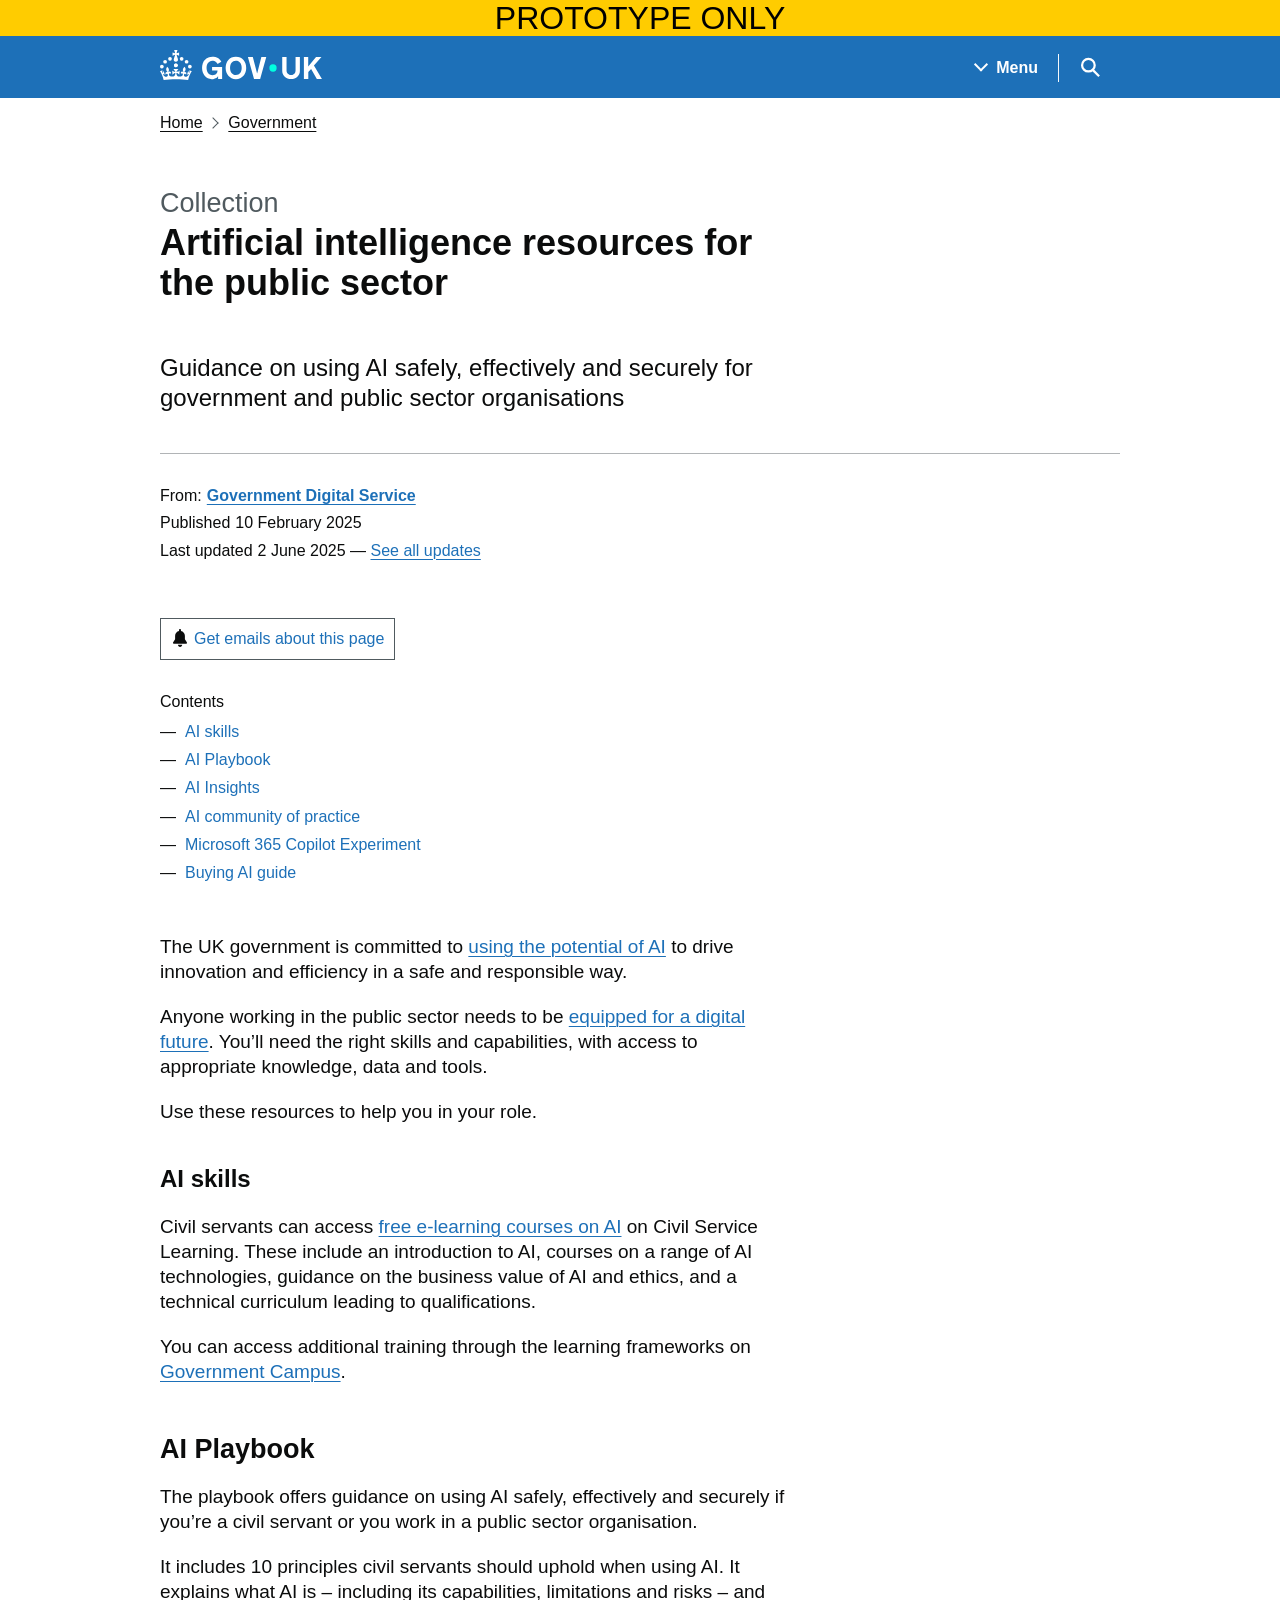
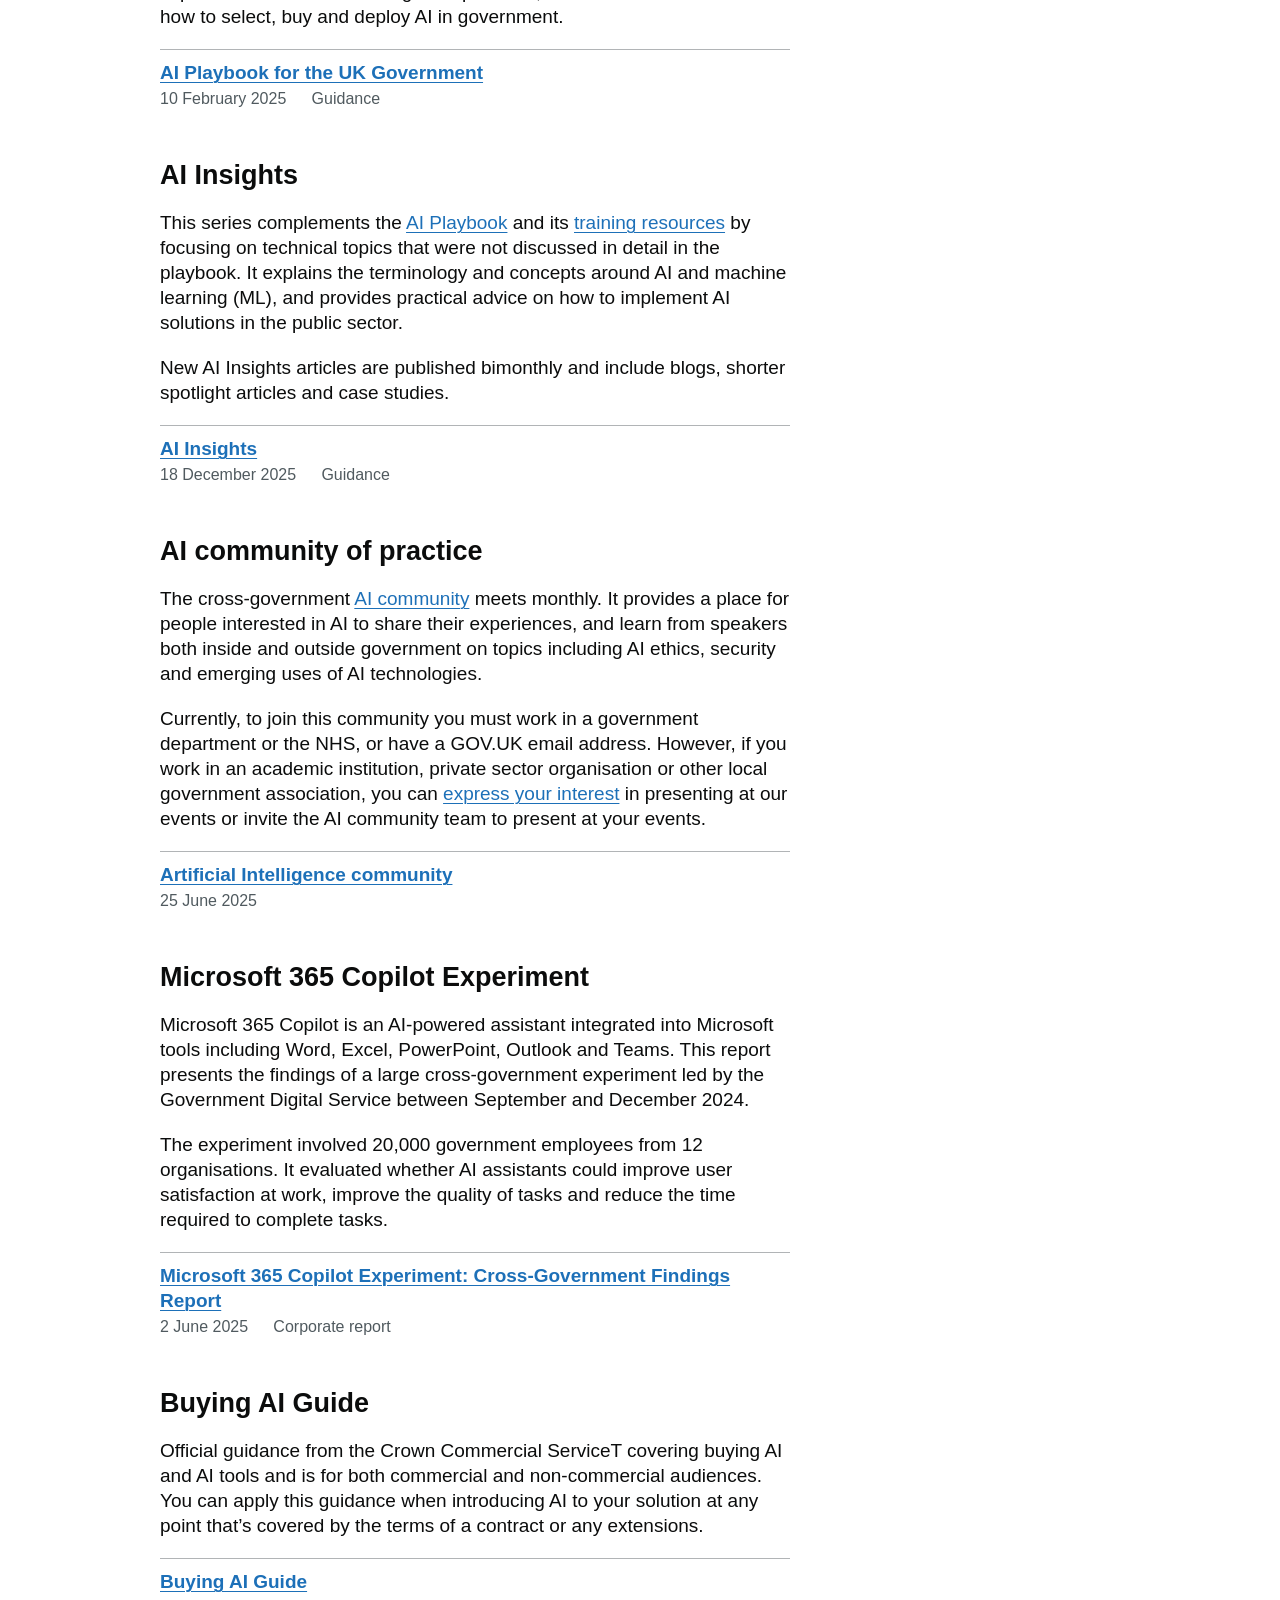
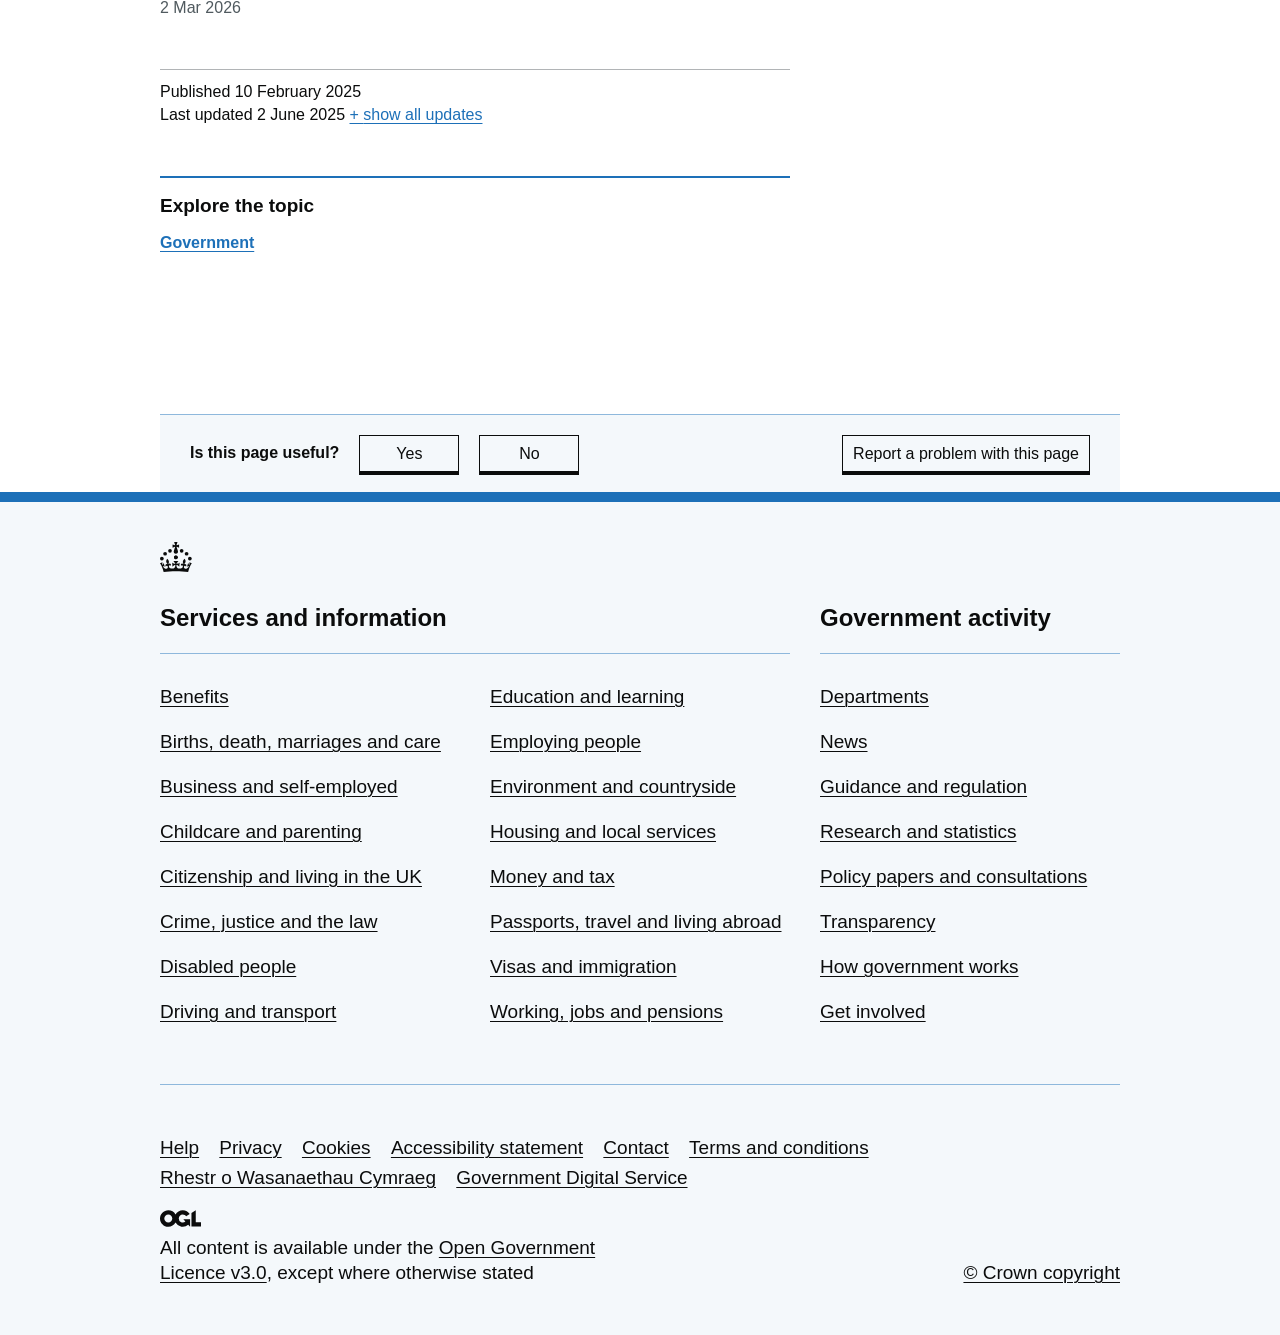
==== commit 42e5279f: "Add prototype warning to top of each page. Update readme. add dev.sh" ====
--- a/index.html
+++ b/index.html
@@ -167,6 +167,8 @@
 </head>
 
 <body class="gem-c-layout-for-public govuk-template__body js-enabled govuk-frontend-supported">
+
+  <div style="width: 100%; background: #FC0; font-size: 2rem; text-align:center">PROTOTYPE ONLY</div>
   <script nonce="">
     //<![CDATA[
     document.body.className += ' js-enabled' + ('noModule' in HTMLScriptElement.prototype ? ' govuk-frontend-supported' : '');
@@ -758,7 +760,7 @@
                     <span class="gem-c-contents-list__list-item-dash" aria-hidden="true"></span>
                     <a class="gem-c-contents-list__link govuk-link gem-print-force-link-styles govuk-link--no-underline"
                       data-ga4-link="{&quot;event_name&quot;:&quot;select_content&quot;,&quot;section&quot;:&quot;Contents&quot;,&quot;type&quot;:&quot;contents list&quot;,&quot;index_total&quot;:5,&quot;index_link&quot;:5}"
-                      href="#policy-hub">AI Policy Hub</a>
+                      href="#buying-ai">Buying AI guide</a>
                   </li>
                 </ol>
               </nav>
@@ -983,15 +985,15 @@
                 </ul>
               </div>
               
-              <h3 class="govuk-heading-m govuk-!-font-size-27" id="policy-hub">AI Policy Hub</h3>
+              <h3 class="govuk-heading-m govuk-!-font-size-27" id="buying-ai">Buying AI Guide</h3>
 
               <div data-module="govspeak"
                 class="gem-c-govspeak govuk-govspeak gem-c-govspeak--direction-ltr govuk-!-margin-bottom-0"
                 data-govspeak-module-started="true">
                 <div class="govspeak">
-                  <p>The <a href="https://ai.gov.uk/knowledge-hub/how-tos/" target="_blank">i.AI Knowledge Hub</a> includes prompts, case studies, and practical patterns but it doesn't aim to provide a comprehensive source of emerging AI policy and official guidance from government departments.</p>
-                  
-                  <p>The AI Policy Hub addresses this gap by providing a centralised repository of discoverable, referencable AI policy being developed across government. This makes it easier to find and follow AI policy and official guidance so you can be confident that your early AI experiments can scale up longer term and find widespread adoption and use within government.</p>
+                  <p>Official guidance from the Crown Commercial ServiceT covering buying AI and AI tools and is for both commercial and non-commercial audiences. You can apply this guidance when introducing AI to your solution at any point that’s covered by the terms of a contract or any extensions.
+
+</p>
                 </div>
               </div>
 
@@ -1005,7 +1007,7 @@
                       <a class="  govuk-link gem-print-force-link-styles "
                         xhref="https://www.gov.uk/government/publications/microsoft-365-copilot-experiment-cross-government-findings-report"
                         href="policy_page.html"
-                        >AI Policy Hub</a>
+                        >Buying AI Guide</a>
                     </div>
 
 
